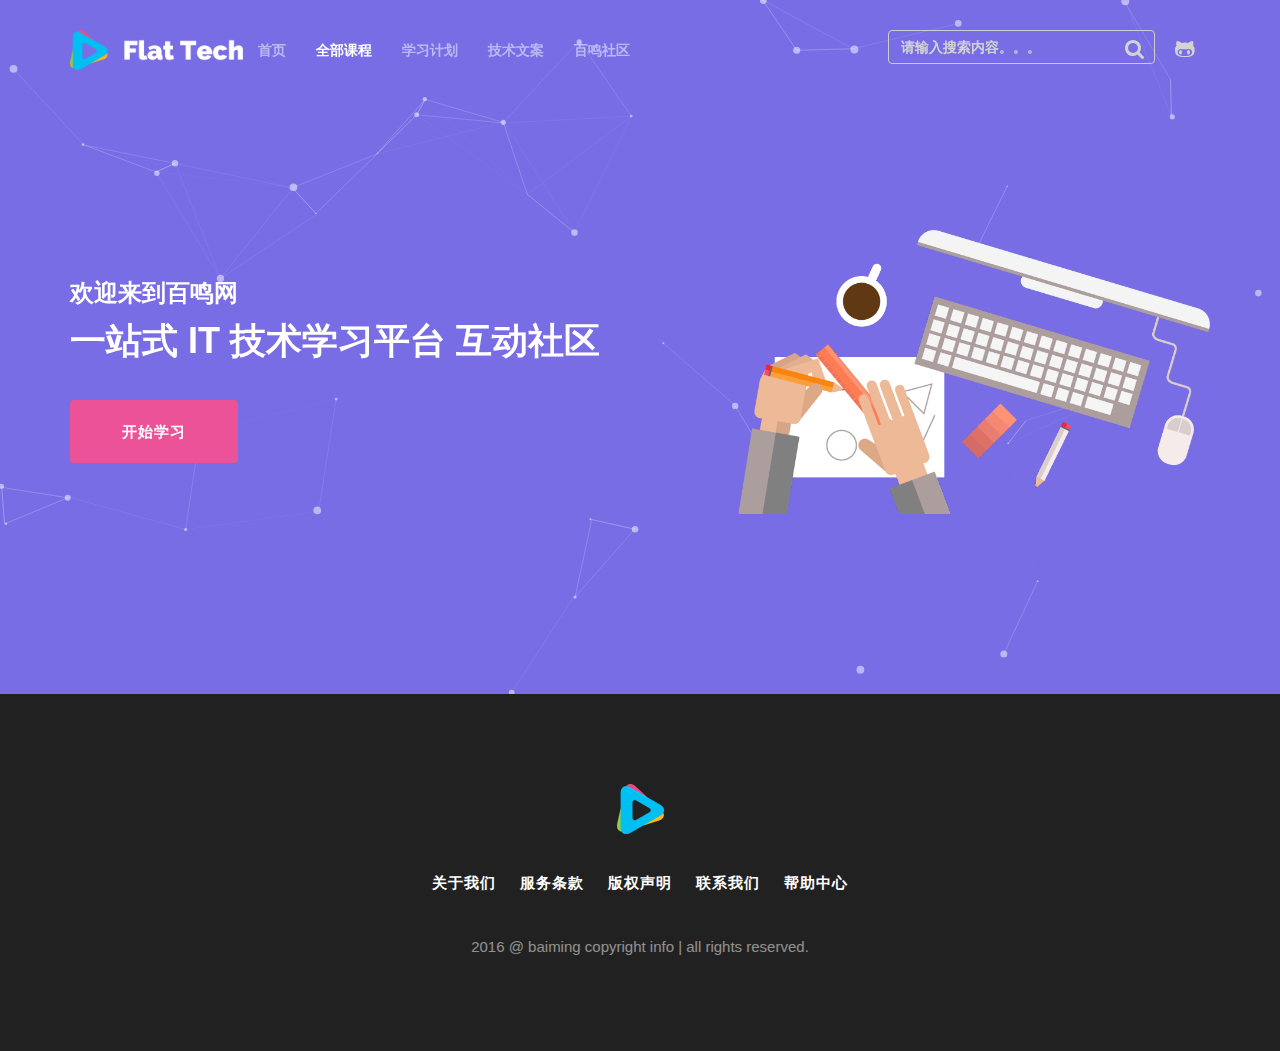
==== courses.html @ 2d92f9e5 "home page, search result page" ====
<!DOCTYPE html>
<!--[if IE 9 ]><html class="ie ie9 no-js" lang="en"><![endif]-->
<!--[if gt IE 9 | !IE]><!-->
<html class="no-js" lang="en">
<!--<![endif]-->
<head>
  <meta charset="utf-8">
  <meta http-equiv="X-UA-Compatible" content="IE=edge">
  <title>百鸣网</title>
  <meta name="description" content="">
  <meta name="keywords" content="">
  <meta name="author" content="">
  <meta name="viewport" content="width=device-width, initial-scale=1, maximum-scale=1">
  <link rel="apple-touch-icon" href="assets/img/apple-touch-icon.png">
  <link rel="icon" href="assets/img/favicon.ico">
  <link rel='stylesheet' href='css/bootstrap.min.css'>
  <link rel='stylesheet' href='css/font-awesome.min.css'>
 <link rel='stylesheet' href='css/vendor.css'>
  <link rel='stylesheet' href='css/style.css'>

  
  <!--[if lte IE 9]><!-->
  <script src='Scripts/html5shiv.min.js'></script>
  <!--<![endif]-->

</head>

<body>

  <div class="site">
    <div class="site-loader">
      <div class="site-loader-spinner"></div>
    </div> <!-- .site-loader -->

    <div class="site-canvas">
      <header class="site-header">
        <nav class="navbar navbar-theme">
          <div class="container">
            <div class="navbar-header">
              <button type="button" class="navbar-toggle collapsed" data-toggle="collapse" data-target="#navbar-collapse" aria-expanded="false">
                <span class="sr-only">Toggle navigation</span>
                <span class="icon-bar"></span>
                <span class="icon-bar"></span>
                <span class="icon-bar"></span>
              </button>
              <div class="navbar-brand-wrap">
                <a class="navbar-brand" href="#">
                  <img src="Picture/site-header-logo.png" alt="">
                </a>
              </div>
            </div> <!-- .navbar-header -->

            <div class="collapse navbar-collapse" id="navbar-collapse">
              <ul class="nav navbar-nav navbar-left">
                <li><a href="index.html">首页</a></li>
                <li class="active"><a href="#">全部课程</a></li>
                <li><a href="">学习计划</a></li>
                <li><a href="">技术文案</a></li>
                <li><a href="">百鸣社区</a></li>
              

            
              </ul>
              <ul class="nav navbar-nav navbar-right">
             
              

                <li> <input id="searchbox" class="form-control" type="text" placeholder="请输入搜索内容。。。" /></li>
                <li id="searchicon" ><a href="" ><i class="fa fa-search"></i></a></li>
                 <li id="loginicon" ><a href=""><i class="fa fa-github-alt"></i></a></li>

                
              </ul>

            </div> <!-- .navbar-collapse -->

          </div>
       

        </nav>
      </header> <!-- .site-header -->
   <main class="site-main">
        <div id="home" class="section block-primary position-r align-c-xs-max">
          <div id="particles-js" class="site-bg">
            <div class="site-bg-img"></div>
            <div class="site-bg-video"></div>
            <div class="site-bg-overlay"></div>
            <div class="site-bg-effect layer" data-depth=".30"></div>
            <canvas class="site-bg-canvas layer" data-depth=".30"></canvas>
          </div> <!-- .site-bg -->

          <div class="container">
            <div class="row row-table">
              <div class="col-sm-6">
                <div class="col-inner" data-sr="left">
                  <div class="section-heading">
                    <h3>欢迎来到百鸣网</h3>
                    <h1>一站式 IT 技术学习平台 互动社区</h1>
                    <p></p>
                  </div> <!-- .section-heading -->
                  <div class="section-content">
                    <a class="btn btn-pink m-y-5" href=""> &nbsp&nbsp开始学习&nbsp&nbsp </a>
                    <!-- <a class="btn btn-warning m-y-5" href="#download">Get The App</a> -->
                  </div> <!-- .section-content -->
                </div>
              </div>
              <div class="col-sm-6 col-md-p-l-1 m-t-60-xs-max">
                <div class="col-inner clearfix">
                  <img class="img-responsive float-r-sm-min m-x-auto-xs-max" src="Picture/home.png" alt="" data-sr="right">
                </div>
              </div>
            </div>
          </div>
        </div> <!-- #home -->
  </main>

            <footer class="site-footer block-invert">
        <div class="container">
          <img class="site-footer-logo img-responsive" src="Picture/site-footer-logo.png" data-sr="bottom">
          <ul class="site-footer-social-list">
            <li><a href="#">关于我们</a></li>
            <li><a href="#">服务条款</a></li>
            <li><a href="#">版权声明</a></li>
            <li><a href="#">联系我们</a></li>
            <li><a href="#">帮助中心</a></li>
          </ul>
          <p class="site-footer-copyright">2016 @ <a href="#" target="_blank">baiming copyright info</a> | all rights reserved.</p>
        </div>
      </footer> <!-- .site-footer -->
    </div>
  </div>

  <script src="Scripts/jquery-1.11.3.min.js"></script>
  <script src='Scripts/bootstrap.min.js'></script>
  <script src='Scripts/plugin.js'></script>
  <script src='Scripts/variable.js'></script>
  <script src='Scripts/main.js'></script>

   <script src='Scripts/custom.js'></script>






</body>
</html>
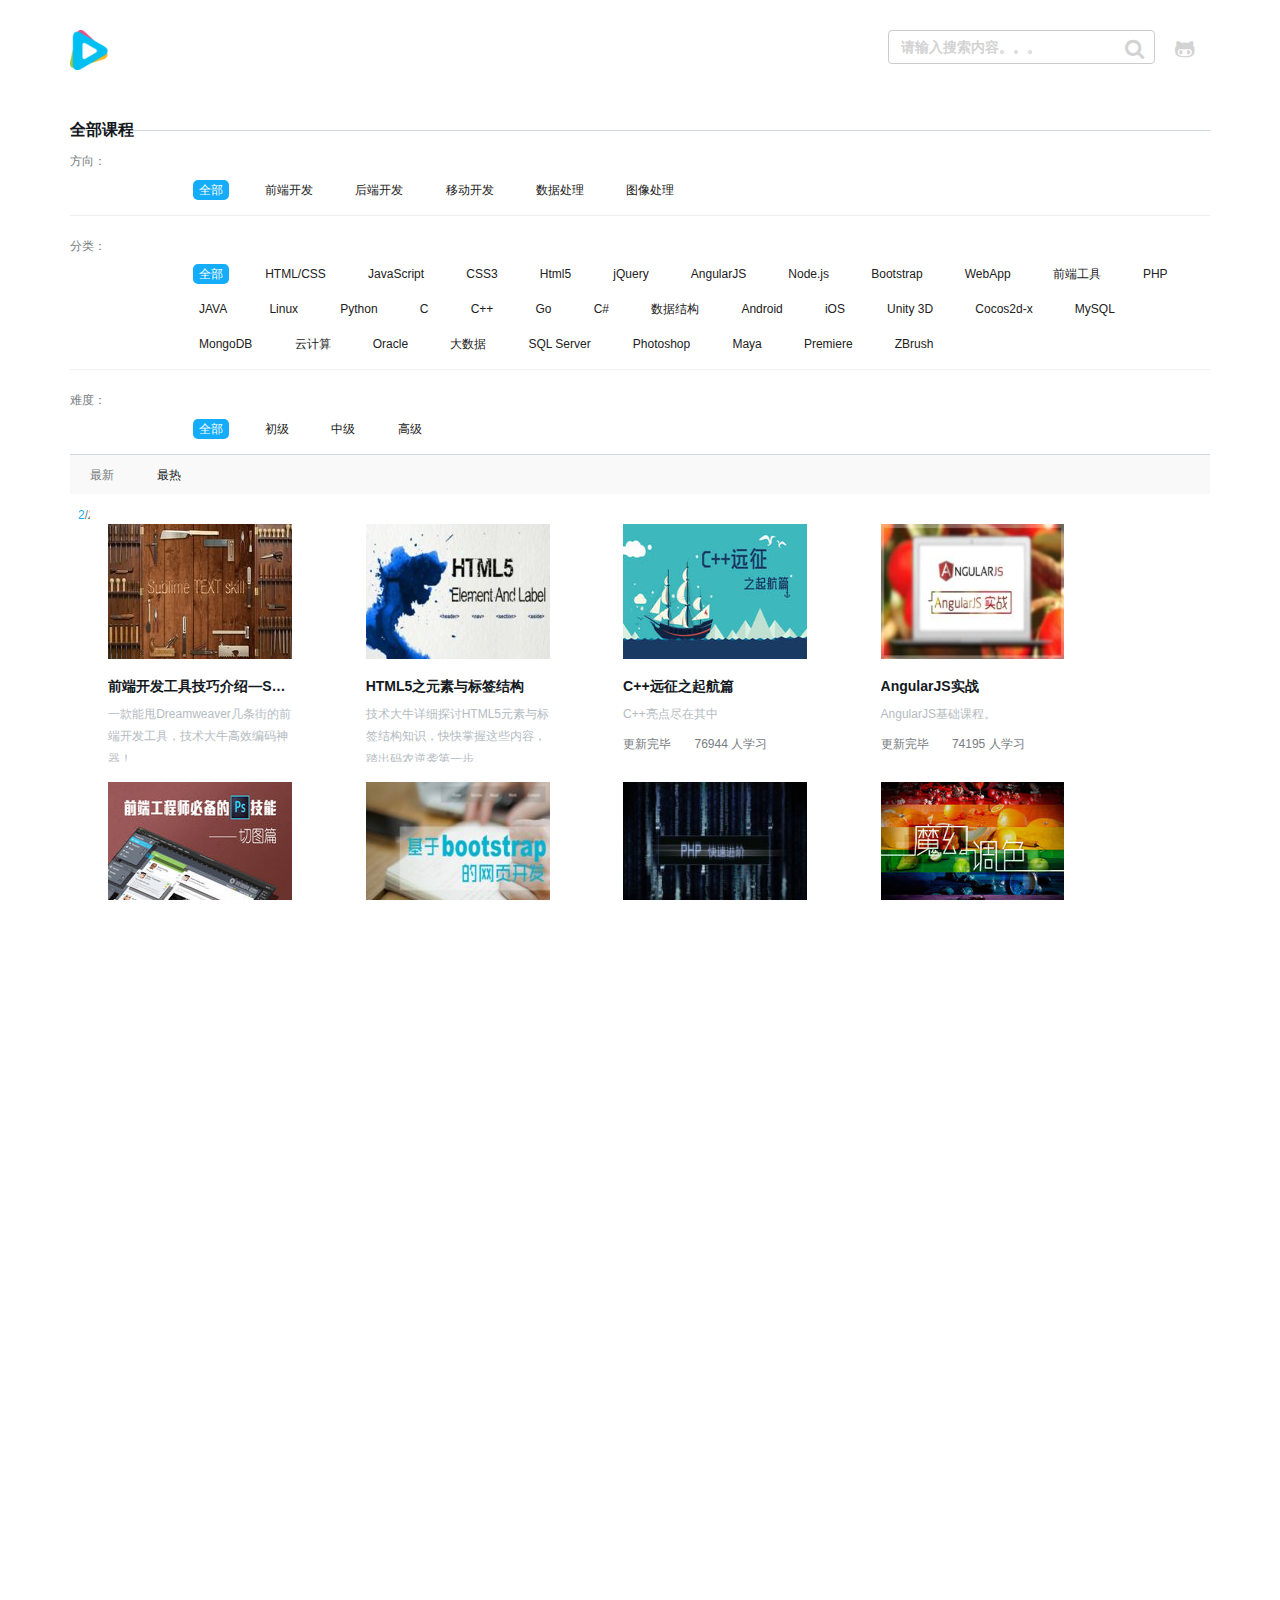
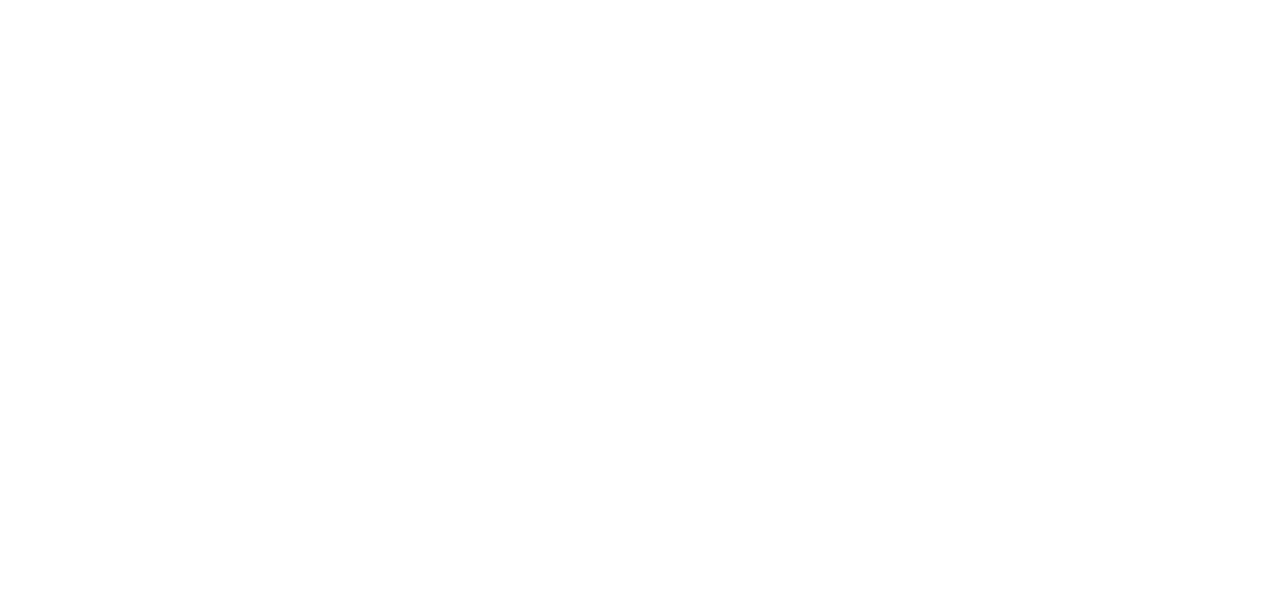
==== commit 49ce5a7e: "v1" ====
--- a/courses.html
+++ b/courses.html
@@ -80,38 +80,668 @@
         </nav>
       </header> <!-- .site-header -->
    <main class="site-main">
-        <div id="home" class="section block-primary position-r align-c-xs-max">
-          <div id="particles-js" class="site-bg">
-            <div class="site-bg-img"></div>
-            <div class="site-bg-video"></div>
-            <div class="site-bg-overlay"></div>
-            <div class="site-bg-effect layer" data-depth=".30"></div>
-            <canvas class="site-bg-canvas layer" data-depth=".30"></canvas>
-          </div> <!-- .site-bg -->
-
-          <div class="container">
-            <div class="row row-table">
-              <div class="col-sm-6">
-                <div class="col-inner" data-sr="left">
-                  <div class="section-heading">
-                    <h3>欢迎来到百鸣网</h3>
-                    <h1>一站式 IT 技术学习平台 互动社区</h1>
-                    <p></p>
-                  </div> <!-- .section-heading -->
-                  <div class="section-content">
-                    <a class="btn btn-pink m-y-5" href=""> &nbsp&nbsp开始学习&nbsp&nbsp </a>
-                    <!-- <a class="btn btn-warning m-y-5" href="#download">Get The App</a> -->
-                  </div> <!-- .section-content -->
+        <div id="main">
+
+    <div class="container">
+        <div class="course-content">
+            <div class="course-nav-box">
+                <div class="course-nav-hd">
+                    <span>全部课程</span>
+                   
                 </div>
-              </div>
-              <div class="col-sm-6 col-md-p-l-1 m-t-60-xs-max">
-                <div class="col-inner clearfix">
-                  <img class="img-responsive float-r-sm-min m-x-auto-xs-max" src="Picture/home.png" alt="" data-sr="right">
+                <div class="course-nav-row clearfix">
+                    <span class="hd l">方向：</span>
+                    <div class="bd">
+                        <ul class="">
+                            <li class="course-nav-item on">
+                                <a href="http://www.imooc.com/course/list">全部</a>
+                            </li>
+                                                                                            <li class="course-nav-item
+                                ">
+                                    <a href="http://www.imooc.com/course/list?c=fe" data-ct="fe">前端开发</a>
+                                </li>
+                                                                <li class="course-nav-item
+                                ">
+                                    <a href="http://www.imooc.com/course/list?c=be" data-ct="be">后端开发</a>
+                                </li>
+                                                                <li class="course-nav-item
+                                ">
+                                    <a href="http://www.imooc.com/course/list?c=mobile" data-ct="mobile">移动开发</a>
+                                </li>
+                                                                <li class="course-nav-item
+                                ">
+                                    <a href="http://www.imooc.com/course/list?c=data" data-ct="data">数据处理</a>
+                                </li>
+                                                                <li class="course-nav-item
+                                ">
+                                    <a href="http://www.imooc.com/course/list?c=photo" data-ct="photo">图像处理</a>
+                                </li>
+                                                                                    </ul>
+                    </div>
                 </div>
-              </div>
-            </div>
-          </div>
-        </div> <!-- #home -->
+                <div class="course-nav-row clearfix">
+                    <span class="hd l">分类：</span>
+                    <div class="bd">
+                        <ul class="">
+                                                                                                        <li class="course-nav-item on">
+                                <a href="http://www.imooc.com/course/list?c=">全部</a>
+                            </li>
+                                                                        
+                                                                        
+                                <li class="course-nav-item ">
+                                            <a href="http://www.imooc.com/course/list?c=html" data-id="7" data-ct="fe">HTML/CSS</a>
+                                        </li>
+                                                                                <li class="course-nav-item ">
+                                            <a href="http://www.imooc.com/course/list?c=javascript" data-id="44" data-ct="fe">JavaScript</a>
+                                        </li>
+                                                                                <li class="course-nav-item ">
+                                            <a href="http://www.imooc.com/course/list?c=CSS3" data-id="1262" data-ct="fe">CSS3</a>
+                                        </li>
+                                                                                <li class="course-nav-item ">
+                                            <a href="http://www.imooc.com/course/list?c=html5" data-id="221" data-ct="fe">Html5</a>
+                                        </li>
+                                                                                <li class="course-nav-item ">
+                                            <a href="http://www.imooc.com/course/list?c=jquery" data-id="219" data-ct="fe">jQuery</a>
+                                        </li>
+                                                                                <li class="course-nav-item ">
+                                            <a href="http://www.imooc.com/course/list?c=angularjs" data-id="1123" data-ct="fe">AngularJS</a>
+                                        </li>
+                                                                                <li class="course-nav-item ">
+                                            <a href="http://www.imooc.com/course/list?c=nodejs" data-id="222" data-ct="fe">Node.js</a>
+                                        </li>
+                                                                                <li class="course-nav-item ">
+                                            <a href="http://www.imooc.com/course/list?c=bootstrap" data-id="1263" data-ct="fe">Bootstrap</a>
+                                        </li>
+                                                                                <li class="course-nav-item ">
+                                            <a href="http://www.imooc.com/course/list?c=webapp" data-id="1260" data-ct="fe">WebApp</a>
+                                        </li>
+                                                                                <li class="course-nav-item ">
+                                            <a href="http://www.imooc.com/course/list?c=fetool" data-id="1261" data-ct="fe">前端工具</a>
+                                        </li>
+                                                                        
+                                                                        
+                                                                        
+        <li class="course-nav-item ">
+                                            <a href="http://www.imooc.com/course/list?c=php" data-id="1" data-ct="be">PHP</a>
+                                        </li>
+                                                                                <li class="course-nav-item ">
+                                            <a href="http://www.imooc.com/course/list?c=java" data-id="220" data-ct="be">JAVA</a>
+                                        </li>
+                                                                                <li class="course-nav-item ">
+                                            <a href="http://www.imooc.com/course/list?c=linux" data-id="468" data-ct="be">Linux</a>
+                                        </li>
+                                                                                <li class="course-nav-item ">
+                                            <a href="http://www.imooc.com/course/list?c=python" data-id="1118" data-ct="be">Python</a>
+                                        </li>
+                                                                                <li class="course-nav-item ">
+                                            <a href="http://www.imooc.com/course/list?c=C" data-id="1273" data-ct="be">C</a>
+                                        </li>
+                                                                                <li class="course-nav-item ">
+                                            <a href="http://www.imooc.com/course/list?c=C+puls+puls" data-id="1331" data-ct="be">C++</a>
+                                        </li>
+                                                                                <li class="course-nav-item ">
+                                            <a href="http://www.imooc.com/course/list?c=Go" data-id="1358" data-ct="be">Go</a>
+                                        </li>
+                                                                                <li class="course-nav-item ">
+                                            <a href="http://www.imooc.com/course/list?c=C%23" data-id="1362" data-ct="be">C#</a>
+                                        </li>
+                                                                                <li class="course-nav-item ">
+                                            <a href="http://www.imooc.com/course/list?c=data+structure" data-id="1370" data-ct="be">数据结构</a>
+                                        </li>
+                                                                        
+                                                                        
+                                                                        
+        <li class="course-nav-item ">
+                                            <a href="http://www.imooc.com/course/list?c=android" data-id="223" data-ct="mobile">Android</a>
+                                        </li>
+                                                                                <li class="course-nav-item ">
+                                            <a href="http://www.imooc.com/course/list?c=ios" data-id="955" data-ct="mobile">iOS</a>
+                                        </li>
+                                                                                <li class="course-nav-item ">
+                                            <a href="http://www.imooc.com/course/list?c=Unity+3D" data-id="1281" data-ct="mobile">Unity 3D</a>
+                                        </li>
+                                                                                <li class="course-nav-item ">
+                                            <a href="http://www.imooc.com/course/list?c=Cocos2d-x" data-id="1361" data-ct="mobile">Cocos2d-x</a>
+                                        </li>
+                                                                        
+                                                                        
+                                                                        
+        <li class="course-nav-item ">
+                                            <a href="http://www.imooc.com/course/list?c=mysql" data-id="952" data-ct="data">MySQL</a>
+                                        </li>
+                                                                                <li class="course-nav-item ">
+                                            <a href="http://www.imooc.com/course/list?c=mongodb" data-id="958" data-ct="data">MongoDB</a>
+                                        </li>
+                                                                                <li class="course-nav-item ">
+                                            <a href="http://www.imooc.com/course/list?c=cloudcomputing" data-id="1122" data-ct="data">云计算</a>
+                                        </li>
+                                                                                <li class="course-nav-item ">
+                                            <a href="http://www.imooc.com/course/list?c=Oracle" data-id="1309" data-ct="data">Oracle</a>
+                                        </li>
+                                                                                <li class="course-nav-item ">
+                                            <a href="http://www.imooc.com/course/list?c=%E5%A4%A7%E6%95%B0%E6%8D%AE" data-id="1359" data-ct="data">大数据</a>
+                                        </li>
+                                                                                <li class="course-nav-item ">
+                                            <a href="http://www.imooc.com/course/list?c=SQL+Server" data-id="1366" data-ct="data">SQL Server</a>
+                                        </li>
+                                                                        
+                                                                        
+                                                                        
+        <li class="course-nav-item ">
+                                            <a href="http://www.imooc.com/course/list?c=photoshop" data-id="953" data-ct="photo">Photoshop</a>
+                                        </li>
+                                                                                <li class="course-nav-item ">
+                                            <a href="http://www.imooc.com/course/list?c=maya" data-id="956" data-ct="photo">Maya</a>
+                                        </li>
+                                                                                <li class="course-nav-item ">
+                                            <a href="http://www.imooc.com/course/list?c=premiere" data-id="954" data-ct="photo">Premiere</a>
+                                        </li>
+                                                                                <li class="course-nav-item ">
+                                            <a href="http://www.imooc.com/course/list?c=ZBrush" data-id="1371" data-ct="photo">ZBrush</a>
+                                        </li>
+                                                                        
+                                                                        
+                </ul>
+                    </div>
+                </div>
+                <div class="course-nav-row clearfix">
+                    <span class="hd l">难度：</span>
+                    <div class="bd">
+                        <ul class="">
+                                                                                                                    <li class="course-nav-item  on">
+                                <a href="http://www.imooc.com/course/list?is_easy=0">全部</a>
+                            </li>
+                            <li class="course-nav-item ">
+                                <a href="http://www.imooc.com/course/list?is_easy=1">初级</a>
+                            </li>
+                             <li class="course-nav-item ">
+                                <a href="http://www.imooc.com/course/list?is_easy=2">中级</a>
+                            </li>
+                             <li class="course-nav-item ">
+                                <a href="http://www.imooc.com/course/list?is_easy=3">高级</a>
+                            </li>
+                        </ul>
+                    </div>
+                </div>
+            </div>
+            <div class="course-tool-bar clearfix">
+                <div class="tool-left l">
+                                            <a href="http://www.imooc.com/course/list?sort=last" class="sort-item">最新</a>
+                        <a href="http://www.imooc.com/course/list?sort=pop" class="sort-item active">最热</a>
+                                    </div>
+                <div class="l">
+                    <span class="tool-item" style="display: none;">
+                        <a class="follow-learn tool-chk" href="javascript:void(0);">跟我学</a>
+                    </span>
+                </div>
+                <div class="tool-right r">
+                                        <span class="tool-item total-num">
+                        共<b>511</b>个课程
+                    </span>
+                    <span class="tool-item tool-pager">
+                                                <span class="pager-num">
+                            <b class="pager-cur">2</b>/<em class="pager-total">26</em>
+                        </span>
+                                                <a href="http://www.imooc.com/course/list?page=1" class="pager-action pager-prev hide-text">上一页</a>
+                        
+                                                <a href="http://www.imooc.com/course/list?page=3" class="pager-action pager-next hide-text">下一页</a>
+                                            </span>
+                </div>
+            </div>
+            <div class="course-list">
+                <div class="js-course-lists">
+                    <ul>
+                                            
+                            
+        
+                                                        <li class="course-one">
+                            <a href="http://www.imooc.com/view/40" target="_self">
+                        <div class="course-list-img">
+                <img alt="前端开发工具技巧介绍—Sublime篇" src="Images/courses/52e4e1b20001e6df06000338-240-135.jpg" height="135" width="240">
+                        </div>
+            <h5>
+                <span>前端开发工具技巧介绍—Sublime篇</span>
+            </h5>
+            <div class="tips">
+                <p class="text-ellipsis">一款能甩Dreamweaver几条街的前端开发工具，技术大牛高效编码神器！</p>
+                                    <span class="l ">更新完毕</span>
+                                                
+                <span class="l ml20">
+                                82184
+                                人学习</span>
+            </div>
+            <span class="time-label">
+                                    1小时 | 初级
+                            </span>
+            <b class="follow-label">跟我学</b>
+            </a>
+        </li>
+                                        <li class="course-one">
+                            <a href="http://www.imooc.com/view/24" target="_self">
+                        <div class="course-list-img">
+                <img alt="HTML5之元素与标签结构" src="Images/courses/53eafa9d0001ba7006000338-240-135.jpg" height="135" width="240">
+                        </div>
+            <h5>
+                <span>HTML5之元素与标签结构</span>
+            </h5>
+            <div class="tips">
+                <p class="text-ellipsis">技术大牛详细探讨HTML5元素与标签结构知识，快快掌握这些内容，踏出码农逆袭第一步。</p>
+                                    <span class="l ">更新完毕</span>
+                                                
+                <span class="l ml20">
+                                77675
+                                人学习</span>
+            </div>
+            <span class="time-label">
+                                    1小时 | 高级
+                            </span>
+            <b class="follow-label">跟我学</b>
+            </a>
+        </li>
+                                        <li class="course-one">
+                            <a href="http://www.imooc.com/view/342" target="_self">
+                        <div class="course-list-img">
+                <img alt="C++远征之起航篇" src="Images/courses/550b86560001009406000338-240-135.jpg" height="135" width="240">
+                        </div>
+            <h5>
+                <span>C++远征之起航篇</span>
+            </h5>
+            <div class="tips">
+                <p class="text-ellipsis">C++亮点尽在其中</p>
+                                    <span class="l ">更新完毕</span>
+                                                
+                <span class="l ml20">
+                                76944
+                                人学习</span>
+            </div>
+            <span class="time-label">
+                                    1小时5分钟 | 初级
+                            </span>
+            <b class="follow-label">跟我学</b>
+            </a>
+        </li>
+                                        <li class="course-one">
+                            <a href="http://www.imooc.com/view/156" target="_self">
+                        <div class="course-list-img">
+                <img alt="AngularJS实战" src="Images/courses/53c8bfd6000183e306000338-240-135.jpg" height="135" width="240">
+                        </div>
+            <h5>
+                <span>AngularJS实战</span>
+            </h5>
+            <div class="tips">
+                <p class="text-ellipsis">AngularJS基础课程。</p>
+                                    <span class="l ">更新完毕</span>
+                                                
+                <span class="l ml20">
+                                74195
+                                人学习</span>
+            </div>
+            <span class="time-label">
+                                    7小时12分钟 | 高级
+                            </span>
+            <b class="follow-label">跟我学</b>
+            </a>
+        </li>
+                                        <li class="course-one">
+                            <a href="http://www.imooc.com/view/506" target="_self">
+                        <div class="course-list-img">
+                <img alt="前端工程师必备的PS技能——切图篇" src="Images/courses/55ff5d730001eda806000338-240-135.jpg" height="135" width="240">
+                        </div>
+            <h5>
+                <span>前端工程师必备的PS技能——切图篇</span>
+            </h5>
+            <div class="tips">
+                <p class="text-ellipsis">前端开发需了解的Photoshop基本知识及切图技巧。</p>
+                                    <span class="l ">更新完毕</span>
+                                                
+                <span class="l ml20">
+                                69895
+                                人学习</span>
+            </div>
+            <span class="time-label">
+                                    2小时8分钟 | 中级
+                            </span>
+            <b class="follow-label">跟我学</b>
+            </a>
+        </li>
+                                        <li class="course-one">
+                            <a href="http://www.imooc.com/view/182" target="_self">
+                        <div class="course-list-img">
+                <img alt="基于bootstrap的网页开发" src="Images/courses/5400146600019dbb06000338-240-135.jpg" height="135" width="240">
+                        </div>
+            <h5>
+                <span>基于bootstrap的网页开发</span>
+            </h5>
+            <div class="tips">
+                <p class="text-ellipsis">运用Bootstrap前端框架快速拾建网页，掌握它的 CSS、栅格系统、组件、插件和定制。</p>
+                                    <span class="l ">更新完毕</span>
+                                                
+                <span class="l ml20">
+                                69500
+                                人学习</span>
+            </div>
+            <span class="time-label">
+                                    1小时14分钟 | 中级
+                            </span>
+            <b class="follow-label">跟我学</b>
+            </a>
+        </li>
+                                        <li class="course-one">
+                            <a href="http://www.imooc.com/view/26" target="_self">
+                        <div class="course-list-img">
+                <img alt="PHP进阶篇" src="Images/courses/53955cad00012ed606000338-240-135.jpg" height="135" width="240">
+                        </div>
+            <h5>
+                <span>PHP进阶篇</span>
+            </h5>
+            <div class="tips">
+                <p class="text-ellipsis">带您轻松学习PHP中级课程，对PHP进行全面了解。</p>
+                                    <span class="l ">更新完毕</span>
+                                                
+                <span class="l ml20">
+                                68711
+                                人学习</span>
+            </div>
+            <span class="time-label">
+                                    9小时27分钟 | 中级
+                            </span>
+            <b class="follow-label">跟我学</b>
+            </a>
+        </li>
+                                        <li class="course-one">
+                            <a href="http://www.imooc.com/view/152" target="_self">
+                        <div class="course-list-img">
+                <img alt="PS入门基础-魔幻调色" src="Images/courses/53c4c0b30001290b06000338-240-135.jpg" height="135" width="240">
+                        </div>
+            <h5>
+                <span>PS入门基础-魔幻调色</span>
+            </h5>
+            <div class="tips">
+                <p class="text-ellipsis">祁大湿带你PS入门，魔幻调色炫起来</p>
+                                    <span class="l ">更新完毕</span>
+                                                
+                <span class="l ml20">
+                                67093
+                                人学习</span>
+            </div>
+            <span class="time-label">
+                                    1小时6分钟 | 初级
+                            </span>
+            <b class="follow-label">跟我学</b>
+            </a>
+        </li>
+                                        <li class="course-one">
+                            <a href="http://www.imooc.com/view/250" target="_self">
+                        <div class="course-list-img">
+                <img alt="Ajax全接触" src="Images/courses/549bda090001c53e06000338-240-135.jpg" height="135" width="240">
+                        </div>
+            <h5>
+                <span>Ajax全接触</span>
+            </h5>
+            <div class="tips">
+                <p class="text-ellipsis">由浅入深，循序渐进学习Ajax的相关概念、原理、实现方式和应用方法。</p>
+                                    <span class="l ">更新完毕</span>
+                                                
+                <span class="l ml20">
+                                66822
+                                人学习</span>
+            </div>
+            <span class="time-label">
+                                    2小时10分钟 | 高级
+                            </span>
+            <b class="follow-label">跟我学</b>
+            </a>
+        </li>
+                                        <li class="course-one">
+                            <a href="http://www.imooc.com/view/57" target="_self">
+                        <div class="course-list-img">
+                <img alt="如何用CSS进行网页布局" src="Images/courses/53eafb7a0001828906000338-240-135.jpg" height="135" width="240">
+                        </div>
+            <h5>
+                <span>如何用CSS进行网页布局</span>
+            </h5>
+            <div class="tips">
+                <p class="text-ellipsis">技术大牛用最最简洁的案例教你一列布局、二列布局、三列布局以及混合布局知识。</p>
+                                    <span class="l ">更新完毕</span>
+                                                
+                <span class="l ml20">
+                                65977
+                                人学习</span>
+            </div>
+            <span class="time-label">
+                                    22分钟 | 中级
+                            </span>
+            <b class="follow-label">跟我学</b>
+            </a>
+        </li>
+                                        <li class="course-one">
+                            <a href="http://www.imooc.com/view/248" target="_self">
+                        <div class="course-list-img">
+                <img alt="Linux C语言编程基本原理与实践" src="Images/courses/54db0bfc0001946006000338-240-135.jpg" height="135" width="240">
+                        </div>
+            <h5>
+                <span>Linux C语言编程基本原理与实践</span>
+            </h5>
+            <div class="tips">
+                <p class="text-ellipsis">C—最强编程语言的编程本质。</p>
+                                    <span class="l ">更新完毕</span>
+                                                
+                <span class="l ml20">
+                                65915
+                                人学习</span>
+            </div>
+            <span class="time-label">
+                                    2小时 | 中级
+                            </span>
+            <b class="follow-label">跟我学</b>
+            </a>
+        </li>
+                                        <li class="course-one">
+                            <a href="http://www.imooc.com/view/453" target="_self">
+                        <div class="course-list-img">
+                <img alt="H5+JS+CSS3实现七夕言情" src="Images/courses/55add9c50001040d06000338-240-135.jpg" height="135" width="240">
+                        </div>
+            <h5>
+                <span>H5+JS+CSS3实现七夕言情</span>
+            </h5>
+            <div class="tips">
+                <p class="text-ellipsis">为七夕节准备的H5+JS+CSS3特效案例</p>
+                                    <span class="l ">更新完毕</span>
+                                                
+                <span class="l ml20">
+                                65526
+                                人学习</span>
+            </div>
+            <span class="time-label">
+                                    2小时24分钟 | 高级
+                            </span>
+            <b class="follow-label">跟我学</b>
+            </a>
+        </li>
+                                        <li class="course-one">
+                            <a href="http://www.imooc.com/view/166" target="_self">
+                        <div class="course-list-img">
+                <img alt="JAVA遇见HTML——JSP篇" src="Images/courses/53e815520001911306000338-240-135.jpg" height="135" width="240">
+                        </div>
+            <h5>
+                <span>JAVA遇见HTML——JSP篇</span>
+            </h5>
+            <div class="tips">
+                <p class="text-ellipsis">带你轻松的学习JSP基础知识，开启JAVA WEB开发的大门。</p>
+                                    <span class="l ">更新完毕</span>
+                                                
+                <span class="l ml20">
+                                63485
+                                人学习</span>
+            </div>
+            <span class="time-label">
+                                    7小时 | 初级
+                            </span>
+            <b class="follow-label">跟我学</b>
+            </a>
+        </li>
+                                        <li class="course-one">
+                            <a href="http://www.imooc.com/view/100" target="_self">
+                        <div class="course-list-img">
+                <img alt="手把手教你实现电商网站开发" src="Images/courses/53c4bf8200011aac06000338-240-135.jpg" height="135" width="240">
+                        </div>
+            <h5>
+                <span>手把手教你实现电商网站开发</span>
+            </h5>
+            <div class="tips">
+                <p class="text-ellipsis">通过整站分步的教学让学员了解和掌握电商网站制作的流程和注意事项。</p>
+                                    <span class="l ">更新完毕</span>
+                                                
+                <span class="l ml20">
+                                62959
+                                人学习</span>
+            </div>
+            <span class="time-label">
+                                    8小时 | 中级
+                            </span>
+            <b class="follow-label">跟我学</b>
+            </a>
+        </li>
+                                        <li class="course-one">
+                            <a href="http://www.imooc.com/view/196" target="_self">
+                        <div class="course-list-img">
+                <img alt="Spring入门篇" src="Images/courses/541265a60001d2bf06000338-240-135.jpg" height="135" width="240">
+                        </div>
+            <h5>
+                <span>Spring入门篇</span>
+            </h5>
+            <div class="tips">
+                <p class="text-ellipsis">Spring来啦，为您带来IOC和AOP的基本概念及用法，全程案例，赶快来加入吧。</p>
+                                    <span class="l ">更新完毕</span>
+                                                
+                <span class="l ml20">
+                                58358
+                                人学习</span>
+            </div>
+            <span class="time-label">
+                                    7小时 | 高级
+                            </span>
+            <b class="follow-label">跟我学</b>
+            </a>
+        </li>
+                                        <li class="course-one">
+                            <a href="http://www.imooc.com/view/107" target="_self">
+                        <div class="course-list-img">
+                <img alt="Android攻城狮的第二门课（第1季）" src="Images/courses/53bf89320001073f06000338-240-135.jpg" height="135" width="240">
+                        </div>
+            <h5>
+                <span>Android攻城狮的第二门课（第1季）</span>
+            </h5>
+            <div class="tips">
+                <p class="text-ellipsis">了解Android开发中常用的控件</p>
+                                    <span class="l ">更新完毕</span>
+                                                
+                <span class="l ml20">
+                                57992
+                                人学习</span>
+            </div>
+            <span class="time-label">
+                                    5小时 | 初级
+                            </span>
+            <b class="follow-label">跟我学</b>
+            </a>
+        </li>
+                                        <li class="course-one">
+                            <a href="http://www.imooc.com/view/317" target="_self">
+                        <div class="course-list-img">
+                <img alt="python进阶" src="Images/courses/54c886740001b85d06000338-240-135.jpg" height="135" width="240">
+                        </div>
+            <h5>
+                <span>python进阶</span>
+            </h5>
+            <div class="tips">
+                <p class="text-ellipsis">学习Python函数式编程、模块和面向对象编程</p>
+                                    <span class="l ">更新完毕</span>
+                                                
+                <span class="l ml20">
+                                56844
+                                人学习</span>
+            </div>
+            <span class="time-label">
+                                    3小时33分钟 | 中级
+                            </span>
+            <b class="follow-label">跟我学</b>
+            </a>
+        </li>
+                                        <li class="course-one">
+                            <a href="http://www.imooc.com/view/186" target="_self">
+                        <div class="course-list-img">
+                <img alt="电商网站前端架构" src="Images/courses/540978fb00017dc606000338-240-135.jpg" height="135" width="240">
+                        </div>
+            <h5>
+                <span>电商网站前端架构</span>
+            </h5>
+            <div class="tips">
+                <p class="text-ellipsis">了解电商网站整个项目如何设计、组织、开发、发布等流程。</p>
+                                    <span class="l ">更新完毕</span>
+                                                
+                <span class="l ml20">
+                                56674
+                                人学习</span>
+            </div>
+            <span class="time-label">
+                                    3小时 | 高级
+                            </span>
+            <b class="follow-label">跟我学</b>
+            </a>
+        </li>
+                                        <li class="course-one">
+                            <a href="http://www.imooc.com/view/202" target="_self">
+                        <div class="course-list-img">
+                <img alt="深入浅出Java多线程" src="Images/courses/541943720001c89206000338-240-135.jpg" height="135" width="240">
+                        </div>
+            <h5>
+                <span>深入浅出Java多线程</span>
+            </h5>
+            <div class="tips">
+                <p class="text-ellipsis">如何驾驭多线程，让我们上九天揽月？待我抛砖引玉，带你一起深入浅出多线程！</p>
+                                    <span class="l ">更新完毕</span>
+                                                
+                <span class="l ml20">
+                                55849
+                                人学习</span>
+            </div>
+            <span class="time-label">
+                                    4小时 | 中级
+                            </span>
+            <b class="follow-label">跟我学</b>
+            </a>
+        </li>
+                                        <li class="course-one">
+                            <a href="http://www.imooc.com/view/147" target="_self">
+                        <div class="course-list-img">
+                <img alt="企业网站综合布局实战" src="Images/courses/53bca1f00001d36906000338-240-135.jpg" height="135" width="240">
+                        </div>
+            <h5>
+                <span>企业网站综合布局实战</span>
+            </h5>
+            <div class="tips">
+                <p class="text-ellipsis">通过详细分析网站结构，以轻松、易懂的方式，让你快速学会网站布局。</p>
+                                    <span class="l ">更新完毕</span>
+                                                
+                <span class="l ml20">
+                                55773
+                                人学习</span>
+            </div>
+            <span class="time-label">
+                                    2小时55分钟 | 中级
+                            </span>
+            <b class="follow-label">跟我学</b>
+            </a>
+        </li>
+                                            </ul>
+                </div>
+                <div class="page"><a href="http://www.imooc.com/course/list?page=1">首页</a><a href="http://www.imooc.com/course/list?page=1">上一页</a><a href="http://www.imooc.com/course/list?page=1">1</a><a href="javascript:void(0)" class="active">2</a><a href="http://www.imooc.com/course/list?page=3">3</a><a href="http://www.imooc.com/course/list?page=4">4</a><a href="http://www.imooc.com/course/list?page=5">5</a><a href="http://www.imooc.com/course/list?page=6">6</a><a href="http://www.imooc.com/course/list?page=7">7</a><a href="http://www.imooc.com/course/list?page=3">下一页</a><a href="http://www.imooc.com/course/list?page=26">尾页</a></div>
+            </div>
+        </div>
+    </div>
+
+</div>
   </main>
 
             <footer class="site-footer block-invert">
--- a/css/style.css
+++ b/css/style.css
@@ -5535,6 +5535,7 @@
 html {
   -webkit-tap-highlight-color: transparent;
   overflow-x: hidden;
+  height:100%;
 }
 
 body {
@@ -5547,6 +5548,7 @@
   font-weight: 400;
   letter-spacing: 0;
   overflow-x: hidden;
+  height:100%;
 }
 
 @media (min-width: 768px) {
@@ -6182,8 +6184,8 @@
   right: 0;
   bottom: 0;
   left: 0;
-  position: fixed;
-  z-index: 900;
+  position: relative;
+ /* z-index: 900;*/
   background-color: transparent;
 }
 
@@ -6470,11 +6472,11 @@
   -webkit-transition-property: background-color;
        -o-transition-property: background-color;
           transition-property: background-color;
-  position: fixed;
+  position: relative;
   top: 0;
   right: 0;
   left: 0;
-  z-index: 800;
+  /*z-index: 800;*/
   -webkit-user-select: none;
      -moz-user-select: none;
       -ms-user-select: none;
@@ -6903,6 +6905,8 @@
 /* home section padding */
 #home {
   padding: 148px 0 60px;
+
+
 }
 
 @media (min-width: 768px) {
@@ -6939,9 +6943,6 @@
  * download
  * --------------------------------------------------
  */
-#download {
-  /* hold */
-}
 
 /**
  * pricing
@@ -7310,3 +7311,453 @@
 .page .notmargin {
   margin-right: 0;
 }
+
+/***all  courses ***/
+
+* v2 */
+#main {
+  background: #fff;
+}
+.course-sidebar {
+  display: none;
+}
+.course-content {
+  float: none;
+  width: 100%;
+  box-shadow: none;
+}
+.course-nav-hd {
+  position: relative;
+  height: 30px;
+  line-height: 30px;
+  padding: 15px 0;
+  border-bottom: 1px solid #d0d6d9;
+}
+.course-nav-hd {
+  font-size: 16px;
+  font-weight: 700;
+  color: #14191e;
+}
+.course-nav-hd .for-teacher {
+  position: absolute;
+  right: 0;
+  top: 0;
+  width: 89px;
+  height: 100%;
+  background: url(../img/for_teacher.png) no-repeat center;
+  -webkit-transition: .3s;
+  transition: .3s;
+}
+.course-nav-hd .for-teacher:hover {
+  -webkit-transform: translate(8px);
+  -ms-transform: translate(8px);
+  transform: translate(8px);
+}
+.course-nav-row {
+  padding: 15px 0 5px;
+  border-bottom: 1px solid #edf1f2;
+}
+.course-nav-row .hd {
+  width: 56px;
+  height: 20px;
+  line-height: 20px;
+  font-size: 12px;
+  color: #787d82;
+  text-align: right;
+}
+.course-nav-row .bd {
+  margin-left: 70px;
+}
+.course-nav-item {
+  display: inline-block;
+  *display: inline;
+  *zoom: 1;
+  margin: 0 13px;
+}
+.course-nav-item a {
+  display: block;
+  height: 20px;
+  line-height: 20px;
+  margin-bottom: 10px;
+  padding: 0 6px;
+  font-size: 12px;
+}
+.course-nav-item.on a {
+  background: #15ADF9;
+  color: #fff;
+  border-radius: 5px;
+}
+.course-tool-bar {
+  position: relative;
+  margin-top: -1px;
+  padding-right: 15px;
+  height: 40px;
+  background-color: #f9f9f9;
+  border-top: 1px solid #d0d6d9;
+  font-size: 12px;
+}
+.course-tool-bar .tool-left a {
+  margin: 0 20px;
+  line-height: 40px;
+  color: #787d82;
+}
+.course-tool-bar .tool-left a.active {
+  color: #14191e;
+}
+.course-tool-bar .tool-right {
+  color: #787d82;
+}
+.course-tool-bar .tool-right b {
+  font-weight: normal;
+}
+.course-tool-bar .tool-item {
+  display: inline-block;
+  line-height: 40px;
+  margin: 0 8px;
+  vertical-align: middle;
+}
+.tool-item .follow-learn,
+.tool-item .hide-learned {
+  color: #787d82;
+}
+.tool-item .follow-learn:hover,
+.tool-item .hide-learned:hover {
+  color: #15ADF9;
+}
+.course-tool-bar .total-num {
+  display: none;
+  color: #b4b9be;
+}
+.course-tool-bar .pager-action {
+  display: inline-block;
+  vertical-align: middle;
+  margin-left: 5px;
+  width: 18px;
+  height: 18px;
+  border-color: #c8cdd2;
+  border: 1px solid #c8cdd2;
+  background-image: url(../img/pager_sprite.png);
+  background-repeat: no-repeat;
+}
+.course-tool-bar .pager-action:hover {
+  border-color: #14191e;
+}
+.course-tool-bar .pager-prev {
+  background-position: 6px 4px;
+}
+.course-tool-bar .pager-prev:hover {
+  background-position: -12px 4px;
+}
+.course-tool-bar .pager-next {
+  background-position: 6px -14px;
+}
+.course-tool-bar .pager-next:hover {
+  background-position: -12px -14px;
+}
+.course-tool-bar .pager-cur {
+  color: #15ADF9;
+}
+.course-tool-bar .pager-action.disabled {
+  border-color: #c8cdd2;
+  opacity: .6;
+  filter: alpha(opacity=60);
+  cursor: default;
+}
+.course-list {
+  padding: 10px 0 20px;
+}
+#main {
+  padding-top: 0;
+}
+.tool-chk {
+  display: inline-block;
+  *display: inline;
+  *zoom: 1;
+  height: 18px;
+  line-height: 18px;
+  padding-left: 24px;
+  background: url(../img/dot_checkbox.png) no-repeat -7px -6px;
+}
+.tool-chk.checked {
+  background-position: -7px -37px;
+}
+.ml20 {
+  margin-left: 20px;
+}
+.course-list li {
+  background: #fff;
+  background: #f7faf9\0/;
+  *background: #f7faf9;
+  border-bottom: 2px solid #f7faf9\0/;
+  *border-bottom: 2px solid #f7faf9;
+  border-radius: 0 0 1px 1px;
+  float: left;
+  margin: 0 0 8px 40px;
+  height: 250px;
+  width: 240px;
+  padding: 20px 20px 0;
+  position: relative;
+  -moz-transition: box-shadow 0.3s;
+  -webkit-transition: box-shadow 0.3s;
+  -o-transition: box-shadow 0.3s;
+  transition: box-shadow 0.3s;
+}
+.course-list li .course-list-img {
+  width: 240px;
+  height: 135px;
+  overflow: hidden;
+  position: relative;
+  *display: inline;
+  *zoom: 1;
+}
+.course-list li .course-list-img img {
+  display: block;
+  width: 240px;
+  transition: 1s;
+  -moz-transition: 1s;
+  -webkit-transition: 1s;
+  -o-transition: 1s;
+}
+.course-list li h5 {
+  margin: 18px 0 0;
+  height: 18px;
+  line-height: 18px;
+  color: #14191e;
+  text-align: left;
+  font-weight: bold;
+  overflow: hidden;
+  text-overflow: ellipsis;
+  white-space: nowrap;
+}
+.course-list li .tips {
+  font-size: 12px;
+  color: #b4bbbf;
+}
+.course-list li .new {
+  color: #86d693 !important;
+}
+.course-list li:hover,
+.course-list li.hover {
+  border-bottom: 2px solid #dae0e5\0/;
+  *border-bottom: 2px solid #dae0e5;
+  -webkit-box-shadow: 0 4px 8px rgba(0, 0, 0, 0.2);
+  box-shadow: 0 4px 8px rgba(0, 0, 0, 0.2);
+}
+.course-list li:hover span,
+.course-list li.hover span {
+  bottom: 0px;
+  *display: block;
+}
+.course-list {
+  padding-left: 0;
+  padding-right: 0;
+}
+.course-list ul {
+  margin: 0 -20px 0 -60px;
+}
+.course-list li .tips {
+  margin: 0;
+  padding: 0;
+}
+.course-list .tips p {
+  margin: 8px 0;
+}
+.course-list .tips span {
+  color: #787d82;
+}
+.ml20 {
+  margin-left: 20px;
+}
+.course-list .tips .update-latest {
+  color: #00dc50;
+}
+.course-list .learned {
+  display: inline-block;
+  *display: inline;
+  *zoom: 1;
+  height: 18px;
+  padding: 0 5px;
+  text-align: center;
+  line-height: 18px;
+  background-color: #7e878c;
+  background-color: #00b33b;
+  font-size: 12px;
+  color: #fff;
+  font-style: normal;
+  margin-right: 5px;
+  vertical-align: middle;
+}
+.course-list .follow-label {
+  display: none;
+  position: absolute;
+  left: 15px;
+  top: 25px;
+  width: 46px;
+  height: 23px;
+  line-height: 23px;
+  padding-bottom: 5px;
+  font-size: 12px;
+  color: #fff;
+  text-align: center;
+  background: url(../img/follow_label.png) no-repeat 0 0;
+}
+.course-list .time-label {
+  position: absolute;
+  right: 25px;
+  top: 25px;
+  height: 20px;
+  line-height: 20px;
+  font-size: 12px;
+  color: #fff;
+  padding: 0 3px;
+  visibility: hidden;
+  background-color: #000;
+  background-color: rgba(0, 0, 0, 0.5);
+  opacity: 0;
+  -webkit-transform: translateX(10px);
+  -ms-transform: translateX(10px);
+  transform: translateX(10px);
+  -webkit-transition: .3s;
+  transition: .3s;
+}
+.course-list li:hover .time-label {
+  visibility: visible;
+  opacity: 1;
+  -webkit-transform: translateX(0);
+  -ms-transform: translateX(0);
+  transform: translateX(0);
+}
+.course-list .tags {
+  margin: 12px 0 14px;
+  height: 20px;
+  overflow: hidden;
+}
+.course-list .tags span {
+  display: inline-block;
+  margin-right: 4px;
+  padding: 0 8px;
+  height: 20px;
+  line-height: 20px;
+  font-size: 12px;
+  color: #787d82;
+  background-color: #edf1f2;
+  vertical-align: middle;
+}
+.course-list li .del {
+  display: none;
+  cursor: pointer;
+  position: absolute;
+  left: 5px;
+  top: 5px;
+  width: 24px;
+  height: 24px;
+  background: url(../img/dot_del.png) no-repeat left top;
+}
+.course-list.editable li .del {
+  display: block;
+}
+.course-one .media-progress {
+  position: absolute;
+  bottom: 0;
+  left: 0;
+  right: 0;
+}
+.course-one .media-progress .progress-val,
+.course-one .media-progress .mask {
+  position: absolute;
+  left: 0;
+  right: 0;
+  bottom: 4px;
+  height: 30px;
+}
+.course-one .media-progress .progress-val {
+  padding: 0 10px;
+  line-height: 30px;
+  font-size: 20px;
+  color: white;
+  font-weight: normal;
+  z-index: 2;
+}
+.course-one .media-progress .mask {
+  background-color: #000;
+  opacity: .4;
+  filter: alpha(opacity=40);
+  z-index: 1;
+}
+.course-one .media-progress .progress-bar {
+  position: relative;
+  background-color: #656e73;
+}
+.course-one .media-progress .bar {
+  height: 4px;
+  background-color: #00b33b;
+}
+.course-one .complete {
+  font-size: 12px;
+  color: #787d82;
+}
+.course-one .complete strong {
+  margin-left: 4px;
+  font-size: 14px;
+  color: #00b230;
+}
+.program-medias li {
+  height: 310px;
+}
+.program-medias li .course-list-img {
+  height: 180px;
+}
+.program-medias li .course-list-img img {
+  height: 180px;
+}
+.course-list li {
+  width: 18.75%;
+  padding-left: 1.5625%;
+  padding-right: 1.5625%;
+  margin-left: 3.125%;
+}
+.course-list ul {
+  margin-left: -5%;
+}
+.course-list li .course-list-img {
+  width: auto;
+  height: auto;
+  max-height: 135px;
+}
+.course-list li .course-list-img img {
+  max-width: 100%;
+  min-height: 100%;
+}
+@media screen and (max-width: 1240px) {
+  body {
+    min-width: 100%;
+  }
+  #main {
+    padding: 0 20px;
+  }
+  .fixed {
+    position: relative !important;
+  }
+  .course-nav ul {
+    margin: 0 auto;
+    padding-left: 140px;
+    width: 760px;
+  }
+  .container {
+    width: 100%;
+  }
+  .container .loading {
+    width: 620px;
+  }
+  .course-content .course-tools {
+    width: 580px;
+  }
+  .btn-next {
+    margin-left: 160px !important;
+  }
+  .gotoTopBtn {
+    margin-left: 460px;
+  }
+  .discover-container {
+    width: 1200px;
+  }
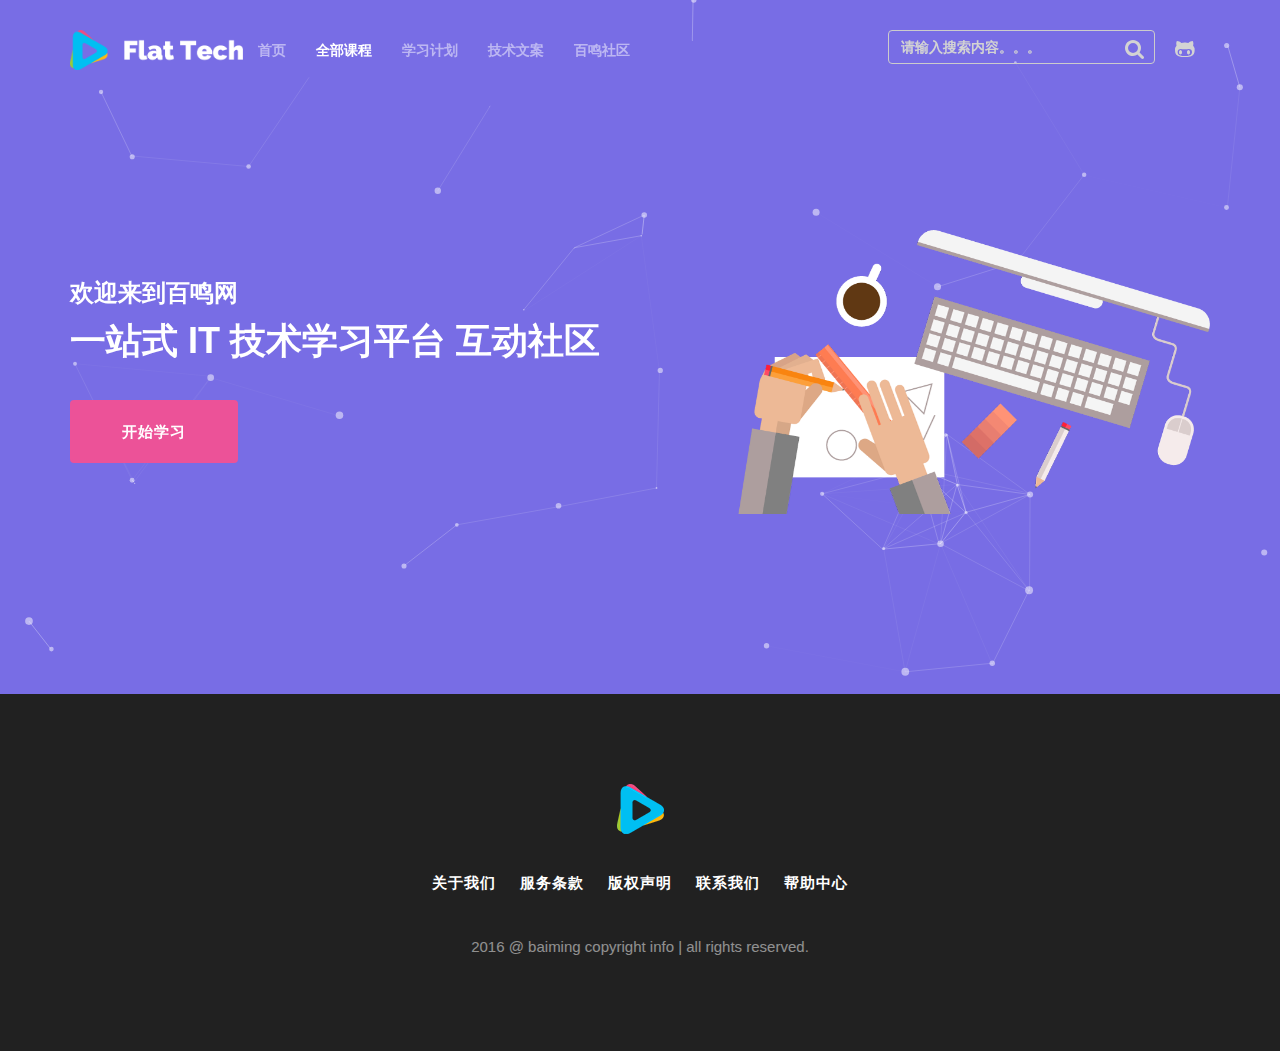
==== commit d98f58f9: "Revert "v1"" ====
--- a/courses.html
+++ b/courses.html
@@ -80,668 +80,38 @@
         </nav>
       </header> <!-- .site-header -->
    <main class="site-main">
-        <div id="main">
+        <div id="home" class="section block-primary position-r align-c-xs-max">
+          <div id="particles-js" class="site-bg">
+            <div class="site-bg-img"></div>
+            <div class="site-bg-video"></div>
+            <div class="site-bg-overlay"></div>
+            <div class="site-bg-effect layer" data-depth=".30"></div>
+            <canvas class="site-bg-canvas layer" data-depth=".30"></canvas>
+          </div> <!-- .site-bg -->
 
-    <div class="container">
-        <div class="course-content">
-            <div class="course-nav-box">
-                <div class="course-nav-hd">
-                    <span>全部课程</span>
-                   
+          <div class="container">
+            <div class="row row-table">
+              <div class="col-sm-6">
+                <div class="col-inner" data-sr="left">
+                  <div class="section-heading">
+                    <h3>欢迎来到百鸣网</h3>
+                    <h1>一站式 IT 技术学习平台 互动社区</h1>
+                    <p></p>
+                  </div> <!-- .section-heading -->
+                  <div class="section-content">
+                    <a class="btn btn-pink m-y-5" href=""> &nbsp&nbsp开始学习&nbsp&nbsp </a>
+                    <!-- <a class="btn btn-warning m-y-5" href="#download">Get The App</a> -->
+                  </div> <!-- .section-content -->
                 </div>
-                <div class="course-nav-row clearfix">
-                    <span class="hd l">方向：</span>
-                    <div class="bd">
-                        <ul class="">
-                            <li class="course-nav-item on">
-                                <a href="http://www.imooc.com/course/list">全部</a>
-                            </li>
-                                                                                            <li class="course-nav-item
-                                ">
-                                    <a href="http://www.imooc.com/course/list?c=fe" data-ct="fe">前端开发</a>
-                                </li>
-                                                                <li class="course-nav-item
-                                ">
-                                    <a href="http://www.imooc.com/course/list?c=be" data-ct="be">后端开发</a>
-                                </li>
-                                                                <li class="course-nav-item
-                                ">
-                                    <a href="http://www.imooc.com/course/list?c=mobile" data-ct="mobile">移动开发</a>
-                                </li>
-                                                                <li class="course-nav-item
-                                ">
-                                    <a href="http://www.imooc.com/course/list?c=data" data-ct="data">数据处理</a>
-                                </li>
-                                                                <li class="course-nav-item
-                                ">
-                                    <a href="http://www.imooc.com/course/list?c=photo" data-ct="photo">图像处理</a>
-                                </li>
-                                                                                    </ul>
-                    </div>
+              </div>
+              <div class="col-sm-6 col-md-p-l-1 m-t-60-xs-max">
+                <div class="col-inner clearfix">
+                  <img class="img-responsive float-r-sm-min m-x-auto-xs-max" src="Picture/home.png" alt="" data-sr="right">
                 </div>
-                <div class="course-nav-row clearfix">
-                    <span class="hd l">分类：</span>
-                    <div class="bd">
-                        <ul class="">
-                                                                                                        <li class="course-nav-item on">
-                                <a href="http://www.imooc.com/course/list?c=">全部</a>
-                            </li>
-                                                                        
-                                                                        
-                                <li class="course-nav-item ">
-                                            <a href="http://www.imooc.com/course/list?c=html" data-id="7" data-ct="fe">HTML/CSS</a>
-                                        </li>
-                                                                                <li class="course-nav-item ">
-                                            <a href="http://www.imooc.com/course/list?c=javascript" data-id="44" data-ct="fe">JavaScript</a>
-                                        </li>
-                                                                                <li class="course-nav-item ">
-                                            <a href="http://www.imooc.com/course/list?c=CSS3" data-id="1262" data-ct="fe">CSS3</a>
-                                        </li>
-                                                                                <li class="course-nav-item ">
-                                            <a href="http://www.imooc.com/course/list?c=html5" data-id="221" data-ct="fe">Html5</a>
-                                        </li>
-                                                                                <li class="course-nav-item ">
-                                            <a href="http://www.imooc.com/course/list?c=jquery" data-id="219" data-ct="fe">jQuery</a>
-                                        </li>
-                                                                                <li class="course-nav-item ">
-                                            <a href="http://www.imooc.com/course/list?c=angularjs" data-id="1123" data-ct="fe">AngularJS</a>
-                                        </li>
-                                                                                <li class="course-nav-item ">
-                                            <a href="http://www.imooc.com/course/list?c=nodejs" data-id="222" data-ct="fe">Node.js</a>
-                                        </li>
-                                                                                <li class="course-nav-item ">
-                                            <a href="http://www.imooc.com/course/list?c=bootstrap" data-id="1263" data-ct="fe">Bootstrap</a>
-                                        </li>
-                                                                                <li class="course-nav-item ">
-                                            <a href="http://www.imooc.com/course/list?c=webapp" data-id="1260" data-ct="fe">WebApp</a>
-                                        </li>
-                                                                                <li class="course-nav-item ">
-                                            <a href="http://www.imooc.com/course/list?c=fetool" data-id="1261" data-ct="fe">前端工具</a>
-                                        </li>
-                                                                        
-                                                                        
-                                                                        
-        <li class="course-nav-item ">
-                                            <a href="http://www.imooc.com/course/list?c=php" data-id="1" data-ct="be">PHP</a>
-                                        </li>
-                                                                                <li class="course-nav-item ">
-                                            <a href="http://www.imooc.com/course/list?c=java" data-id="220" data-ct="be">JAVA</a>
-                                        </li>
-                                                                                <li class="course-nav-item ">
-                                            <a href="http://www.imooc.com/course/list?c=linux" data-id="468" data-ct="be">Linux</a>
-                                        </li>
-                                                                                <li class="course-nav-item ">
-                                            <a href="http://www.imooc.com/course/list?c=python" data-id="1118" data-ct="be">Python</a>
-                                        </li>
-                                                                                <li class="course-nav-item ">
-                                            <a href="http://www.imooc.com/course/list?c=C" data-id="1273" data-ct="be">C</a>
-                                        </li>
-                                                                                <li class="course-nav-item ">
-                                            <a href="http://www.imooc.com/course/list?c=C+puls+puls" data-id="1331" data-ct="be">C++</a>
-                                        </li>
-                                                                                <li class="course-nav-item ">
-                                            <a href="http://www.imooc.com/course/list?c=Go" data-id="1358" data-ct="be">Go</a>
-                                        </li>
-                                                                                <li class="course-nav-item ">
-                                            <a href="http://www.imooc.com/course/list?c=C%23" data-id="1362" data-ct="be">C#</a>
-                                        </li>
-                                                                                <li class="course-nav-item ">
-                                            <a href="http://www.imooc.com/course/list?c=data+structure" data-id="1370" data-ct="be">数据结构</a>
-                                        </li>
-                                                                        
-                                                                        
-                                                                        
-        <li class="course-nav-item ">
-                                            <a href="http://www.imooc.com/course/list?c=android" data-id="223" data-ct="mobile">Android</a>
-                                        </li>
-                                                                                <li class="course-nav-item ">
-                                            <a href="http://www.imooc.com/course/list?c=ios" data-id="955" data-ct="mobile">iOS</a>
-                                        </li>
-                                                                                <li class="course-nav-item ">
-                                            <a href="http://www.imooc.com/course/list?c=Unity+3D" data-id="1281" data-ct="mobile">Unity 3D</a>
-                                        </li>
-                                                                                <li class="course-nav-item ">
-                                            <a href="http://www.imooc.com/course/list?c=Cocos2d-x" data-id="1361" data-ct="mobile">Cocos2d-x</a>
-                                        </li>
-                                                                        
-                                                                        
-                                                                        
-        <li class="course-nav-item ">
-                                            <a href="http://www.imooc.com/course/list?c=mysql" data-id="952" data-ct="data">MySQL</a>
-                                        </li>
-                                                                                <li class="course-nav-item ">
-                                            <a href="http://www.imooc.com/course/list?c=mongodb" data-id="958" data-ct="data">MongoDB</a>
-                                        </li>
-                                                                                <li class="course-nav-item ">
-                                            <a href="http://www.imooc.com/course/list?c=cloudcomputing" data-id="1122" data-ct="data">云计算</a>
-                                        </li>
-                                                                                <li class="course-nav-item ">
-                                            <a href="http://www.imooc.com/course/list?c=Oracle" data-id="1309" data-ct="data">Oracle</a>
-                                        </li>
-                                                                                <li class="course-nav-item ">
-                                            <a href="http://www.imooc.com/course/list?c=%E5%A4%A7%E6%95%B0%E6%8D%AE" data-id="1359" data-ct="data">大数据</a>
-                                        </li>
-                                                                                <li class="course-nav-item ">
-                                            <a href="http://www.imooc.com/course/list?c=SQL+Server" data-id="1366" data-ct="data">SQL Server</a>
-                                        </li>
-                                                                        
-                                                                        
-                                                                        
-        <li class="course-nav-item ">
-                                            <a href="http://www.imooc.com/course/list?c=photoshop" data-id="953" data-ct="photo">Photoshop</a>
-                                        </li>
-                                                                                <li class="course-nav-item ">
-                                            <a href="http://www.imooc.com/course/list?c=maya" data-id="956" data-ct="photo">Maya</a>
-                                        </li>
-                                                                                <li class="course-nav-item ">
-                                            <a href="http://www.imooc.com/course/list?c=premiere" data-id="954" data-ct="photo">Premiere</a>
-                                        </li>
-                                                                                <li class="course-nav-item ">
-                                            <a href="http://www.imooc.com/course/list?c=ZBrush" data-id="1371" data-ct="photo">ZBrush</a>
-                                        </li>
-                                                                        
-                                                                        
-                </ul>
-                    </div>
-                </div>
-                <div class="course-nav-row clearfix">
-                    <span class="hd l">难度：</span>
-                    <div class="bd">
-                        <ul class="">
-                                                                                                                    <li class="course-nav-item  on">
-                                <a href="http://www.imooc.com/course/list?is_easy=0">全部</a>
-                            </li>
-                            <li class="course-nav-item ">
-                                <a href="http://www.imooc.com/course/list?is_easy=1">初级</a>
-                            </li>
-                             <li class="course-nav-item ">
-                                <a href="http://www.imooc.com/course/list?is_easy=2">中级</a>
-                            </li>
-                             <li class="course-nav-item ">
-                                <a href="http://www.imooc.com/course/list?is_easy=3">高级</a>
-                            </li>
-                        </ul>
-                    </div>
-                </div>
+              </div>
             </div>
-            <div class="course-tool-bar clearfix">
-                <div class="tool-left l">
-                                            <a href="http://www.imooc.com/course/list?sort=last" class="sort-item">最新</a>
-                        <a href="http://www.imooc.com/course/list?sort=pop" class="sort-item active">最热</a>
-                                    </div>
-                <div class="l">
-                    <span class="tool-item" style="display: none;">
-                        <a class="follow-learn tool-chk" href="javascript:void(0);">跟我学</a>
-                    </span>
-                </div>
-                <div class="tool-right r">
-                                        <span class="tool-item total-num">
-                        共<b>511</b>个课程
-                    </span>
-                    <span class="tool-item tool-pager">
-                                                <span class="pager-num">
-                            <b class="pager-cur">2</b>/<em class="pager-total">26</em>
-                        </span>
-                                                <a href="http://www.imooc.com/course/list?page=1" class="pager-action pager-prev hide-text">上一页</a>
-                        
-                                                <a href="http://www.imooc.com/course/list?page=3" class="pager-action pager-next hide-text">下一页</a>
-                                            </span>
-                </div>
-            </div>
-            <div class="course-list">
-                <div class="js-course-lists">
-                    <ul>
-                                            
-                            
-        
-                                                        <li class="course-one">
-                            <a href="http://www.imooc.com/view/40" target="_self">
-                        <div class="course-list-img">
-                <img alt="前端开发工具技巧介绍—Sublime篇" src="Images/courses/52e4e1b20001e6df06000338-240-135.jpg" height="135" width="240">
-                        </div>
-            <h5>
-                <span>前端开发工具技巧介绍—Sublime篇</span>
-            </h5>
-            <div class="tips">
-                <p class="text-ellipsis">一款能甩Dreamweaver几条街的前端开发工具，技术大牛高效编码神器！</p>
-                                    <span class="l ">更新完毕</span>
-                                                
-                <span class="l ml20">
-                                82184
-                                人学习</span>
-            </div>
-            <span class="time-label">
-                                    1小时 | 初级
-                            </span>
-            <b class="follow-label">跟我学</b>
-            </a>
-        </li>
-                                        <li class="course-one">
-                            <a href="http://www.imooc.com/view/24" target="_self">
-                        <div class="course-list-img">
-                <img alt="HTML5之元素与标签结构" src="Images/courses/53eafa9d0001ba7006000338-240-135.jpg" height="135" width="240">
-                        </div>
-            <h5>
-                <span>HTML5之元素与标签结构</span>
-            </h5>
-            <div class="tips">
-                <p class="text-ellipsis">技术大牛详细探讨HTML5元素与标签结构知识，快快掌握这些内容，踏出码农逆袭第一步。</p>
-                                    <span class="l ">更新完毕</span>
-                                                
-                <span class="l ml20">
-                                77675
-                                人学习</span>
-            </div>
-            <span class="time-label">
-                                    1小时 | 高级
-                            </span>
-            <b class="follow-label">跟我学</b>
-            </a>
-        </li>
-                                        <li class="course-one">
-                            <a href="http://www.imooc.com/view/342" target="_self">
-                        <div class="course-list-img">
-                <img alt="C++远征之起航篇" src="Images/courses/550b86560001009406000338-240-135.jpg" height="135" width="240">
-                        </div>
-            <h5>
-                <span>C++远征之起航篇</span>
-            </h5>
-            <div class="tips">
-                <p class="text-ellipsis">C++亮点尽在其中</p>
-                                    <span class="l ">更新完毕</span>
-                                                
-                <span class="l ml20">
-                                76944
-                                人学习</span>
-            </div>
-            <span class="time-label">
-                                    1小时5分钟 | 初级
-                            </span>
-            <b class="follow-label">跟我学</b>
-            </a>
-        </li>
-                                        <li class="course-one">
-                            <a href="http://www.imooc.com/view/156" target="_self">
-                        <div class="course-list-img">
-                <img alt="AngularJS实战" src="Images/courses/53c8bfd6000183e306000338-240-135.jpg" height="135" width="240">
-                        </div>
-            <h5>
-                <span>AngularJS实战</span>
-            </h5>
-            <div class="tips">
-                <p class="text-ellipsis">AngularJS基础课程。</p>
-                                    <span class="l ">更新完毕</span>
-                                                
-                <span class="l ml20">
-                                74195
-                                人学习</span>
-            </div>
-            <span class="time-label">
-                                    7小时12分钟 | 高级
-                            </span>
-            <b class="follow-label">跟我学</b>
-            </a>
-        </li>
-                                        <li class="course-one">
-                            <a href="http://www.imooc.com/view/506" target="_self">
-                        <div class="course-list-img">
-                <img alt="前端工程师必备的PS技能——切图篇" src="Images/courses/55ff5d730001eda806000338-240-135.jpg" height="135" width="240">
-                        </div>
-            <h5>
-                <span>前端工程师必备的PS技能——切图篇</span>
-            </h5>
-            <div class="tips">
-                <p class="text-ellipsis">前端开发需了解的Photoshop基本知识及切图技巧。</p>
-                                    <span class="l ">更新完毕</span>
-                                                
-                <span class="l ml20">
-                                69895
-                                人学习</span>
-            </div>
-            <span class="time-label">
-                                    2小时8分钟 | 中级
-                            </span>
-            <b class="follow-label">跟我学</b>
-            </a>
-        </li>
-                                        <li class="course-one">
-                            <a href="http://www.imooc.com/view/182" target="_self">
-                        <div class="course-list-img">
-                <img alt="基于bootstrap的网页开发" src="Images/courses/5400146600019dbb06000338-240-135.jpg" height="135" width="240">
-                        </div>
-            <h5>
-                <span>基于bootstrap的网页开发</span>
-            </h5>
-            <div class="tips">
-                <p class="text-ellipsis">运用Bootstrap前端框架快速拾建网页，掌握它的 CSS、栅格系统、组件、插件和定制。</p>
-                                    <span class="l ">更新完毕</span>
-                                                
-                <span class="l ml20">
-                                69500
-                                人学习</span>
-            </div>
-            <span class="time-label">
-                                    1小时14分钟 | 中级
-                            </span>
-            <b class="follow-label">跟我学</b>
-            </a>
-        </li>
-                                        <li class="course-one">
-                            <a href="http://www.imooc.com/view/26" target="_self">
-                        <div class="course-list-img">
-                <img alt="PHP进阶篇" src="Images/courses/53955cad00012ed606000338-240-135.jpg" height="135" width="240">
-                        </div>
-            <h5>
-                <span>PHP进阶篇</span>
-            </h5>
-            <div class="tips">
-                <p class="text-ellipsis">带您轻松学习PHP中级课程，对PHP进行全面了解。</p>
-                                    <span class="l ">更新完毕</span>
-                                                
-                <span class="l ml20">
-                                68711
-                                人学习</span>
-            </div>
-            <span class="time-label">
-                                    9小时27分钟 | 中级
-                            </span>
-            <b class="follow-label">跟我学</b>
-            </a>
-        </li>
-                                        <li class="course-one">
-                            <a href="http://www.imooc.com/view/152" target="_self">
-                        <div class="course-list-img">
-                <img alt="PS入门基础-魔幻调色" src="Images/courses/53c4c0b30001290b06000338-240-135.jpg" height="135" width="240">
-                        </div>
-            <h5>
-                <span>PS入门基础-魔幻调色</span>
-            </h5>
-            <div class="tips">
-                <p class="text-ellipsis">祁大湿带你PS入门，魔幻调色炫起来</p>
-                                    <span class="l ">更新完毕</span>
-                                                
-                <span class="l ml20">
-                                67093
-                                人学习</span>
-            </div>
-            <span class="time-label">
-                                    1小时6分钟 | 初级
-                            </span>
-            <b class="follow-label">跟我学</b>
-            </a>
-        </li>
-                                        <li class="course-one">
-                            <a href="http://www.imooc.com/view/250" target="_self">
-                        <div class="course-list-img">
-                <img alt="Ajax全接触" src="Images/courses/549bda090001c53e06000338-240-135.jpg" height="135" width="240">
-                        </div>
-            <h5>
-                <span>Ajax全接触</span>
-            </h5>
-            <div class="tips">
-                <p class="text-ellipsis">由浅入深，循序渐进学习Ajax的相关概念、原理、实现方式和应用方法。</p>
-                                    <span class="l ">更新完毕</span>
-                                                
-                <span class="l ml20">
-                                66822
-                                人学习</span>
-            </div>
-            <span class="time-label">
-                                    2小时10分钟 | 高级
-                            </span>
-            <b class="follow-label">跟我学</b>
-            </a>
-        </li>
-                                        <li class="course-one">
-                            <a href="http://www.imooc.com/view/57" target="_self">
-                        <div class="course-list-img">
-                <img alt="如何用CSS进行网页布局" src="Images/courses/53eafb7a0001828906000338-240-135.jpg" height="135" width="240">
-                        </div>
-            <h5>
-                <span>如何用CSS进行网页布局</span>
-            </h5>
-            <div class="tips">
-                <p class="text-ellipsis">技术大牛用最最简洁的案例教你一列布局、二列布局、三列布局以及混合布局知识。</p>
-                                    <span class="l ">更新完毕</span>
-                                                
-                <span class="l ml20">
-                                65977
-                                人学习</span>
-            </div>
-            <span class="time-label">
-                                    22分钟 | 中级
-                            </span>
-            <b class="follow-label">跟我学</b>
-            </a>
-        </li>
-                                        <li class="course-one">
-                            <a href="http://www.imooc.com/view/248" target="_self">
-                        <div class="course-list-img">
-                <img alt="Linux C语言编程基本原理与实践" src="Images/courses/54db0bfc0001946006000338-240-135.jpg" height="135" width="240">
-                        </div>
-            <h5>
-                <span>Linux C语言编程基本原理与实践</span>
-            </h5>
-            <div class="tips">
-                <p class="text-ellipsis">C—最强编程语言的编程本质。</p>
-                                    <span class="l ">更新完毕</span>
-                                                
-                <span class="l ml20">
-                                65915
-                                人学习</span>
-            </div>
-            <span class="time-label">
-                                    2小时 | 中级
-                            </span>
-            <b class="follow-label">跟我学</b>
-            </a>
-        </li>
-                                        <li class="course-one">
-                            <a href="http://www.imooc.com/view/453" target="_self">
-                        <div class="course-list-img">
-                <img alt="H5+JS+CSS3实现七夕言情" src="Images/courses/55add9c50001040d06000338-240-135.jpg" height="135" width="240">
-                        </div>
-            <h5>
-                <span>H5+JS+CSS3实现七夕言情</span>
-            </h5>
-            <div class="tips">
-                <p class="text-ellipsis">为七夕节准备的H5+JS+CSS3特效案例</p>
-                                    <span class="l ">更新完毕</span>
-                                                
-                <span class="l ml20">
-                                65526
-                                人学习</span>
-            </div>
-            <span class="time-label">
-                                    2小时24分钟 | 高级
-                            </span>
-            <b class="follow-label">跟我学</b>
-            </a>
-        </li>
-                                        <li class="course-one">
-                            <a href="http://www.imooc.com/view/166" target="_self">
-                        <div class="course-list-img">
-                <img alt="JAVA遇见HTML——JSP篇" src="Images/courses/53e815520001911306000338-240-135.jpg" height="135" width="240">
-                        </div>
-            <h5>
-                <span>JAVA遇见HTML——JSP篇</span>
-            </h5>
-            <div class="tips">
-                <p class="text-ellipsis">带你轻松的学习JSP基础知识，开启JAVA WEB开发的大门。</p>
-                                    <span class="l ">更新完毕</span>
-                                                
-                <span class="l ml20">
-                                63485
-                                人学习</span>
-            </div>
-            <span class="time-label">
-                                    7小时 | 初级
-                            </span>
-            <b class="follow-label">跟我学</b>
-            </a>
-        </li>
-                                        <li class="course-one">
-                            <a href="http://www.imooc.com/view/100" target="_self">
-                        <div class="course-list-img">
-                <img alt="手把手教你实现电商网站开发" src="Images/courses/53c4bf8200011aac06000338-240-135.jpg" height="135" width="240">
-                        </div>
-            <h5>
-                <span>手把手教你实现电商网站开发</span>
-            </h5>
-            <div class="tips">
-                <p class="text-ellipsis">通过整站分步的教学让学员了解和掌握电商网站制作的流程和注意事项。</p>
-                                    <span class="l ">更新完毕</span>
-                                                
-                <span class="l ml20">
-                                62959
-                                人学习</span>
-            </div>
-            <span class="time-label">
-                                    8小时 | 中级
-                            </span>
-            <b class="follow-label">跟我学</b>
-            </a>
-        </li>
-                                        <li class="course-one">
-                            <a href="http://www.imooc.com/view/196" target="_self">
-                        <div class="course-list-img">
-                <img alt="Spring入门篇" src="Images/courses/541265a60001d2bf06000338-240-135.jpg" height="135" width="240">
-                        </div>
-            <h5>
-                <span>Spring入门篇</span>
-            </h5>
-            <div class="tips">
-                <p class="text-ellipsis">Spring来啦，为您带来IOC和AOP的基本概念及用法，全程案例，赶快来加入吧。</p>
-                                    <span class="l ">更新完毕</span>
-                                                
-                <span class="l ml20">
-                                58358
-                                人学习</span>
-            </div>
-            <span class="time-label">
-                                    7小时 | 高级
-                            </span>
-            <b class="follow-label">跟我学</b>
-            </a>
-        </li>
-                                        <li class="course-one">
-                            <a href="http://www.imooc.com/view/107" target="_self">
-                        <div class="course-list-img">
-                <img alt="Android攻城狮的第二门课（第1季）" src="Images/courses/53bf89320001073f06000338-240-135.jpg" height="135" width="240">
-                        </div>
-            <h5>
-                <span>Android攻城狮的第二门课（第1季）</span>
-            </h5>
-            <div class="tips">
-                <p class="text-ellipsis">了解Android开发中常用的控件</p>
-                                    <span class="l ">更新完毕</span>
-                                                
-                <span class="l ml20">
-                                57992
-                                人学习</span>
-            </div>
-            <span class="time-label">
-                                    5小时 | 初级
-                            </span>
-            <b class="follow-label">跟我学</b>
-            </a>
-        </li>
-                                        <li class="course-one">
-                            <a href="http://www.imooc.com/view/317" target="_self">
-                        <div class="course-list-img">
-                <img alt="python进阶" src="Images/courses/54c886740001b85d06000338-240-135.jpg" height="135" width="240">
-                        </div>
-            <h5>
-                <span>python进阶</span>
-            </h5>
-            <div class="tips">
-                <p class="text-ellipsis">学习Python函数式编程、模块和面向对象编程</p>
-                                    <span class="l ">更新完毕</span>
-                                                
-                <span class="l ml20">
-                                56844
-                                人学习</span>
-            </div>
-            <span class="time-label">
-                                    3小时33分钟 | 中级
-                            </span>
-            <b class="follow-label">跟我学</b>
-            </a>
-        </li>
-                                        <li class="course-one">
-                            <a href="http://www.imooc.com/view/186" target="_self">
-                        <div class="course-list-img">
-                <img alt="电商网站前端架构" src="Images/courses/540978fb00017dc606000338-240-135.jpg" height="135" width="240">
-                        </div>
-            <h5>
-                <span>电商网站前端架构</span>
-            </h5>
-            <div class="tips">
-                <p class="text-ellipsis">了解电商网站整个项目如何设计、组织、开发、发布等流程。</p>
-                                    <span class="l ">更新完毕</span>
-                                                
-                <span class="l ml20">
-                                56674
-                                人学习</span>
-            </div>
-            <span class="time-label">
-                                    3小时 | 高级
-                            </span>
-            <b class="follow-label">跟我学</b>
-            </a>
-        </li>
-                                        <li class="course-one">
-                            <a href="http://www.imooc.com/view/202" target="_self">
-                        <div class="course-list-img">
-                <img alt="深入浅出Java多线程" src="Images/courses/541943720001c89206000338-240-135.jpg" height="135" width="240">
-                        </div>
-            <h5>
-                <span>深入浅出Java多线程</span>
-            </h5>
-            <div class="tips">
-                <p class="text-ellipsis">如何驾驭多线程，让我们上九天揽月？待我抛砖引玉，带你一起深入浅出多线程！</p>
-                                    <span class="l ">更新完毕</span>
-                                                
-                <span class="l ml20">
-                                55849
-                                人学习</span>
-            </div>
-            <span class="time-label">
-                                    4小时 | 中级
-                            </span>
-            <b class="follow-label">跟我学</b>
-            </a>
-        </li>
-                                        <li class="course-one">
-                            <a href="http://www.imooc.com/view/147" target="_self">
-                        <div class="course-list-img">
-                <img alt="企业网站综合布局实战" src="Images/courses/53bca1f00001d36906000338-240-135.jpg" height="135" width="240">
-                        </div>
-            <h5>
-                <span>企业网站综合布局实战</span>
-            </h5>
-            <div class="tips">
-                <p class="text-ellipsis">通过详细分析网站结构，以轻松、易懂的方式，让你快速学会网站布局。</p>
-                                    <span class="l ">更新完毕</span>
-                                                
-                <span class="l ml20">
-                                55773
-                                人学习</span>
-            </div>
-            <span class="time-label">
-                                    2小时55分钟 | 中级
-                            </span>
-            <b class="follow-label">跟我学</b>
-            </a>
-        </li>
-                                            </ul>
-                </div>
-                <div class="page"><a href="http://www.imooc.com/course/list?page=1">首页</a><a href="http://www.imooc.com/course/list?page=1">上一页</a><a href="http://www.imooc.com/course/list?page=1">1</a><a href="javascript:void(0)" class="active">2</a><a href="http://www.imooc.com/course/list?page=3">3</a><a href="http://www.imooc.com/course/list?page=4">4</a><a href="http://www.imooc.com/course/list?page=5">5</a><a href="http://www.imooc.com/course/list?page=6">6</a><a href="http://www.imooc.com/course/list?page=7">7</a><a href="http://www.imooc.com/course/list?page=3">下一页</a><a href="http://www.imooc.com/course/list?page=26">尾页</a></div>
-            </div>
-        </div>
-    </div>
-
-</div>
+          </div>
+        </div> <!-- #home -->
   </main>
 
             <footer class="site-footer block-invert">
--- a/css/style.css
+++ b/css/style.css
@@ -5535,7 +5535,6 @@
 html {
   -webkit-tap-highlight-color: transparent;
   overflow-x: hidden;
-  height:100%;
 }
 
 body {
@@ -5548,7 +5547,6 @@
   font-weight: 400;
   letter-spacing: 0;
   overflow-x: hidden;
-  height:100%;
 }
 
 @media (min-width: 768px) {
@@ -6184,8 +6182,8 @@
   right: 0;
   bottom: 0;
   left: 0;
-  position: relative;
- /* z-index: 900;*/
+  position: fixed;
+  z-index: 900;
   background-color: transparent;
 }
 
@@ -6472,11 +6470,11 @@
   -webkit-transition-property: background-color;
        -o-transition-property: background-color;
           transition-property: background-color;
-  position: relative;
+  position: fixed;
   top: 0;
   right: 0;
   left: 0;
-  /*z-index: 800;*/
+  z-index: 800;
   -webkit-user-select: none;
      -moz-user-select: none;
       -ms-user-select: none;
@@ -6905,8 +6903,6 @@
 /* home section padding */
 #home {
   padding: 148px 0 60px;
-
-
 }
 
 @media (min-width: 768px) {
@@ -6943,6 +6939,9 @@
  * download
  * --------------------------------------------------
  */
+#download {
+  /* hold */
+}
 
 /**
  * pricing
@@ -7311,453 +7310,3 @@
 .page .notmargin {
   margin-right: 0;
 }
-
-/***all  courses ***/
-
-* v2 */
-#main {
-  background: #fff;
-}
-.course-sidebar {
-  display: none;
-}
-.course-content {
-  float: none;
-  width: 100%;
-  box-shadow: none;
-}
-.course-nav-hd {
-  position: relative;
-  height: 30px;
-  line-height: 30px;
-  padding: 15px 0;
-  border-bottom: 1px solid #d0d6d9;
-}
-.course-nav-hd {
-  font-size: 16px;
-  font-weight: 700;
-  color: #14191e;
-}
-.course-nav-hd .for-teacher {
-  position: absolute;
-  right: 0;
-  top: 0;
-  width: 89px;
-  height: 100%;
-  background: url(../img/for_teacher.png) no-repeat center;
-  -webkit-transition: .3s;
-  transition: .3s;
-}
-.course-nav-hd .for-teacher:hover {
-  -webkit-transform: translate(8px);
-  -ms-transform: translate(8px);
-  transform: translate(8px);
-}
-.course-nav-row {
-  padding: 15px 0 5px;
-  border-bottom: 1px solid #edf1f2;
-}
-.course-nav-row .hd {
-  width: 56px;
-  height: 20px;
-  line-height: 20px;
-  font-size: 12px;
-  color: #787d82;
-  text-align: right;
-}
-.course-nav-row .bd {
-  margin-left: 70px;
-}
-.course-nav-item {
-  display: inline-block;
-  *display: inline;
-  *zoom: 1;
-  margin: 0 13px;
-}
-.course-nav-item a {
-  display: block;
-  height: 20px;
-  line-height: 20px;
-  margin-bottom: 10px;
-  padding: 0 6px;
-  font-size: 12px;
-}
-.course-nav-item.on a {
-  background: #15ADF9;
-  color: #fff;
-  border-radius: 5px;
-}
-.course-tool-bar {
-  position: relative;
-  margin-top: -1px;
-  padding-right: 15px;
-  height: 40px;
-  background-color: #f9f9f9;
-  border-top: 1px solid #d0d6d9;
-  font-size: 12px;
-}
-.course-tool-bar .tool-left a {
-  margin: 0 20px;
-  line-height: 40px;
-  color: #787d82;
-}
-.course-tool-bar .tool-left a.active {
-  color: #14191e;
-}
-.course-tool-bar .tool-right {
-  color: #787d82;
-}
-.course-tool-bar .tool-right b {
-  font-weight: normal;
-}
-.course-tool-bar .tool-item {
-  display: inline-block;
-  line-height: 40px;
-  margin: 0 8px;
-  vertical-align: middle;
-}
-.tool-item .follow-learn,
-.tool-item .hide-learned {
-  color: #787d82;
-}
-.tool-item .follow-learn:hover,
-.tool-item .hide-learned:hover {
-  color: #15ADF9;
-}
-.course-tool-bar .total-num {
-  display: none;
-  color: #b4b9be;
-}
-.course-tool-bar .pager-action {
-  display: inline-block;
-  vertical-align: middle;
-  margin-left: 5px;
-  width: 18px;
-  height: 18px;
-  border-color: #c8cdd2;
-  border: 1px solid #c8cdd2;
-  background-image: url(../img/pager_sprite.png);
-  background-repeat: no-repeat;
-}
-.course-tool-bar .pager-action:hover {
-  border-color: #14191e;
-}
-.course-tool-bar .pager-prev {
-  background-position: 6px 4px;
-}
-.course-tool-bar .pager-prev:hover {
-  background-position: -12px 4px;
-}
-.course-tool-bar .pager-next {
-  background-position: 6px -14px;
-}
-.course-tool-bar .pager-next:hover {
-  background-position: -12px -14px;
-}
-.course-tool-bar .pager-cur {
-  color: #15ADF9;
-}
-.course-tool-bar .pager-action.disabled {
-  border-color: #c8cdd2;
-  opacity: .6;
-  filter: alpha(opacity=60);
-  cursor: default;
-}
-.course-list {
-  padding: 10px 0 20px;
-}
-#main {
-  padding-top: 0;
-}
-.tool-chk {
-  display: inline-block;
-  *display: inline;
-  *zoom: 1;
-  height: 18px;
-  line-height: 18px;
-  padding-left: 24px;
-  background: url(../img/dot_checkbox.png) no-repeat -7px -6px;
-}
-.tool-chk.checked {
-  background-position: -7px -37px;
-}
-.ml20 {
-  margin-left: 20px;
-}
-.course-list li {
-  background: #fff;
-  background: #f7faf9\0/;
-  *background: #f7faf9;
-  border-bottom: 2px solid #f7faf9\0/;
-  *border-bottom: 2px solid #f7faf9;
-  border-radius: 0 0 1px 1px;
-  float: left;
-  margin: 0 0 8px 40px;
-  height: 250px;
-  width: 240px;
-  padding: 20px 20px 0;
-  position: relative;
-  -moz-transition: box-shadow 0.3s;
-  -webkit-transition: box-shadow 0.3s;
-  -o-transition: box-shadow 0.3s;
-  transition: box-shadow 0.3s;
-}
-.course-list li .course-list-img {
-  width: 240px;
-  height: 135px;
-  overflow: hidden;
-  position: relative;
-  *display: inline;
-  *zoom: 1;
-}
-.course-list li .course-list-img img {
-  display: block;
-  width: 240px;
-  transition: 1s;
-  -moz-transition: 1s;
-  -webkit-transition: 1s;
-  -o-transition: 1s;
-}
-.course-list li h5 {
-  margin: 18px 0 0;
-  height: 18px;
-  line-height: 18px;
-  color: #14191e;
-  text-align: left;
-  font-weight: bold;
-  overflow: hidden;
-  text-overflow: ellipsis;
-  white-space: nowrap;
-}
-.course-list li .tips {
-  font-size: 12px;
-  color: #b4bbbf;
-}
-.course-list li .new {
-  color: #86d693 !important;
-}
-.course-list li:hover,
-.course-list li.hover {
-  border-bottom: 2px solid #dae0e5\0/;
-  *border-bottom: 2px solid #dae0e5;
-  -webkit-box-shadow: 0 4px 8px rgba(0, 0, 0, 0.2);
-  box-shadow: 0 4px 8px rgba(0, 0, 0, 0.2);
-}
-.course-list li:hover span,
-.course-list li.hover span {
-  bottom: 0px;
-  *display: block;
-}
-.course-list {
-  padding-left: 0;
-  padding-right: 0;
-}
-.course-list ul {
-  margin: 0 -20px 0 -60px;
-}
-.course-list li .tips {
-  margin: 0;
-  padding: 0;
-}
-.course-list .tips p {
-  margin: 8px 0;
-}
-.course-list .tips span {
-  color: #787d82;
-}
-.ml20 {
-  margin-left: 20px;
-}
-.course-list .tips .update-latest {
-  color: #00dc50;
-}
-.course-list .learned {
-  display: inline-block;
-  *display: inline;
-  *zoom: 1;
-  height: 18px;
-  padding: 0 5px;
-  text-align: center;
-  line-height: 18px;
-  background-color: #7e878c;
-  background-color: #00b33b;
-  font-size: 12px;
-  color: #fff;
-  font-style: normal;
-  margin-right: 5px;
-  vertical-align: middle;
-}
-.course-list .follow-label {
-  display: none;
-  position: absolute;
-  left: 15px;
-  top: 25px;
-  width: 46px;
-  height: 23px;
-  line-height: 23px;
-  padding-bottom: 5px;
-  font-size: 12px;
-  color: #fff;
-  text-align: center;
-  background: url(../img/follow_label.png) no-repeat 0 0;
-}
-.course-list .time-label {
-  position: absolute;
-  right: 25px;
-  top: 25px;
-  height: 20px;
-  line-height: 20px;
-  font-size: 12px;
-  color: #fff;
-  padding: 0 3px;
-  visibility: hidden;
-  background-color: #000;
-  background-color: rgba(0, 0, 0, 0.5);
-  opacity: 0;
-  -webkit-transform: translateX(10px);
-  -ms-transform: translateX(10px);
-  transform: translateX(10px);
-  -webkit-transition: .3s;
-  transition: .3s;
-}
-.course-list li:hover .time-label {
-  visibility: visible;
-  opacity: 1;
-  -webkit-transform: translateX(0);
-  -ms-transform: translateX(0);
-  transform: translateX(0);
-}
-.course-list .tags {
-  margin: 12px 0 14px;
-  height: 20px;
-  overflow: hidden;
-}
-.course-list .tags span {
-  display: inline-block;
-  margin-right: 4px;
-  padding: 0 8px;
-  height: 20px;
-  line-height: 20px;
-  font-size: 12px;
-  color: #787d82;
-  background-color: #edf1f2;
-  vertical-align: middle;
-}
-.course-list li .del {
-  display: none;
-  cursor: pointer;
-  position: absolute;
-  left: 5px;
-  top: 5px;
-  width: 24px;
-  height: 24px;
-  background: url(../img/dot_del.png) no-repeat left top;
-}
-.course-list.editable li .del {
-  display: block;
-}
-.course-one .media-progress {
-  position: absolute;
-  bottom: 0;
-  left: 0;
-  right: 0;
-}
-.course-one .media-progress .progress-val,
-.course-one .media-progress .mask {
-  position: absolute;
-  left: 0;
-  right: 0;
-  bottom: 4px;
-  height: 30px;
-}
-.course-one .media-progress .progress-val {
-  padding: 0 10px;
-  line-height: 30px;
-  font-size: 20px;
-  color: white;
-  font-weight: normal;
-  z-index: 2;
-}
-.course-one .media-progress .mask {
-  background-color: #000;
-  opacity: .4;
-  filter: alpha(opacity=40);
-  z-index: 1;
-}
-.course-one .media-progress .progress-bar {
-  position: relative;
-  background-color: #656e73;
-}
-.course-one .media-progress .bar {
-  height: 4px;
-  background-color: #00b33b;
-}
-.course-one .complete {
-  font-size: 12px;
-  color: #787d82;
-}
-.course-one .complete strong {
-  margin-left: 4px;
-  font-size: 14px;
-  color: #00b230;
-}
-.program-medias li {
-  height: 310px;
-}
-.program-medias li .course-list-img {
-  height: 180px;
-}
-.program-medias li .course-list-img img {
-  height: 180px;
-}
-.course-list li {
-  width: 18.75%;
-  padding-left: 1.5625%;
-  padding-right: 1.5625%;
-  margin-left: 3.125%;
-}
-.course-list ul {
-  margin-left: -5%;
-}
-.course-list li .course-list-img {
-  width: auto;
-  height: auto;
-  max-height: 135px;
-}
-.course-list li .course-list-img img {
-  max-width: 100%;
-  min-height: 100%;
-}
-@media screen and (max-width: 1240px) {
-  body {
-    min-width: 100%;
-  }
-  #main {
-    padding: 0 20px;
-  }
-  .fixed {
-    position: relative !important;
-  }
-  .course-nav ul {
-    margin: 0 auto;
-    padding-left: 140px;
-    width: 760px;
-  }
-  .container {
-    width: 100%;
-  }
-  .container .loading {
-    width: 620px;
-  }
-  .course-content .course-tools {
-    width: 580px;
-  }
-  .btn-next {
-    margin-left: 160px !important;
-  }
-  .gotoTopBtn {
-    margin-left: 460px;
-  }
-  .discover-container {
-    width: 1200px;
-  }
